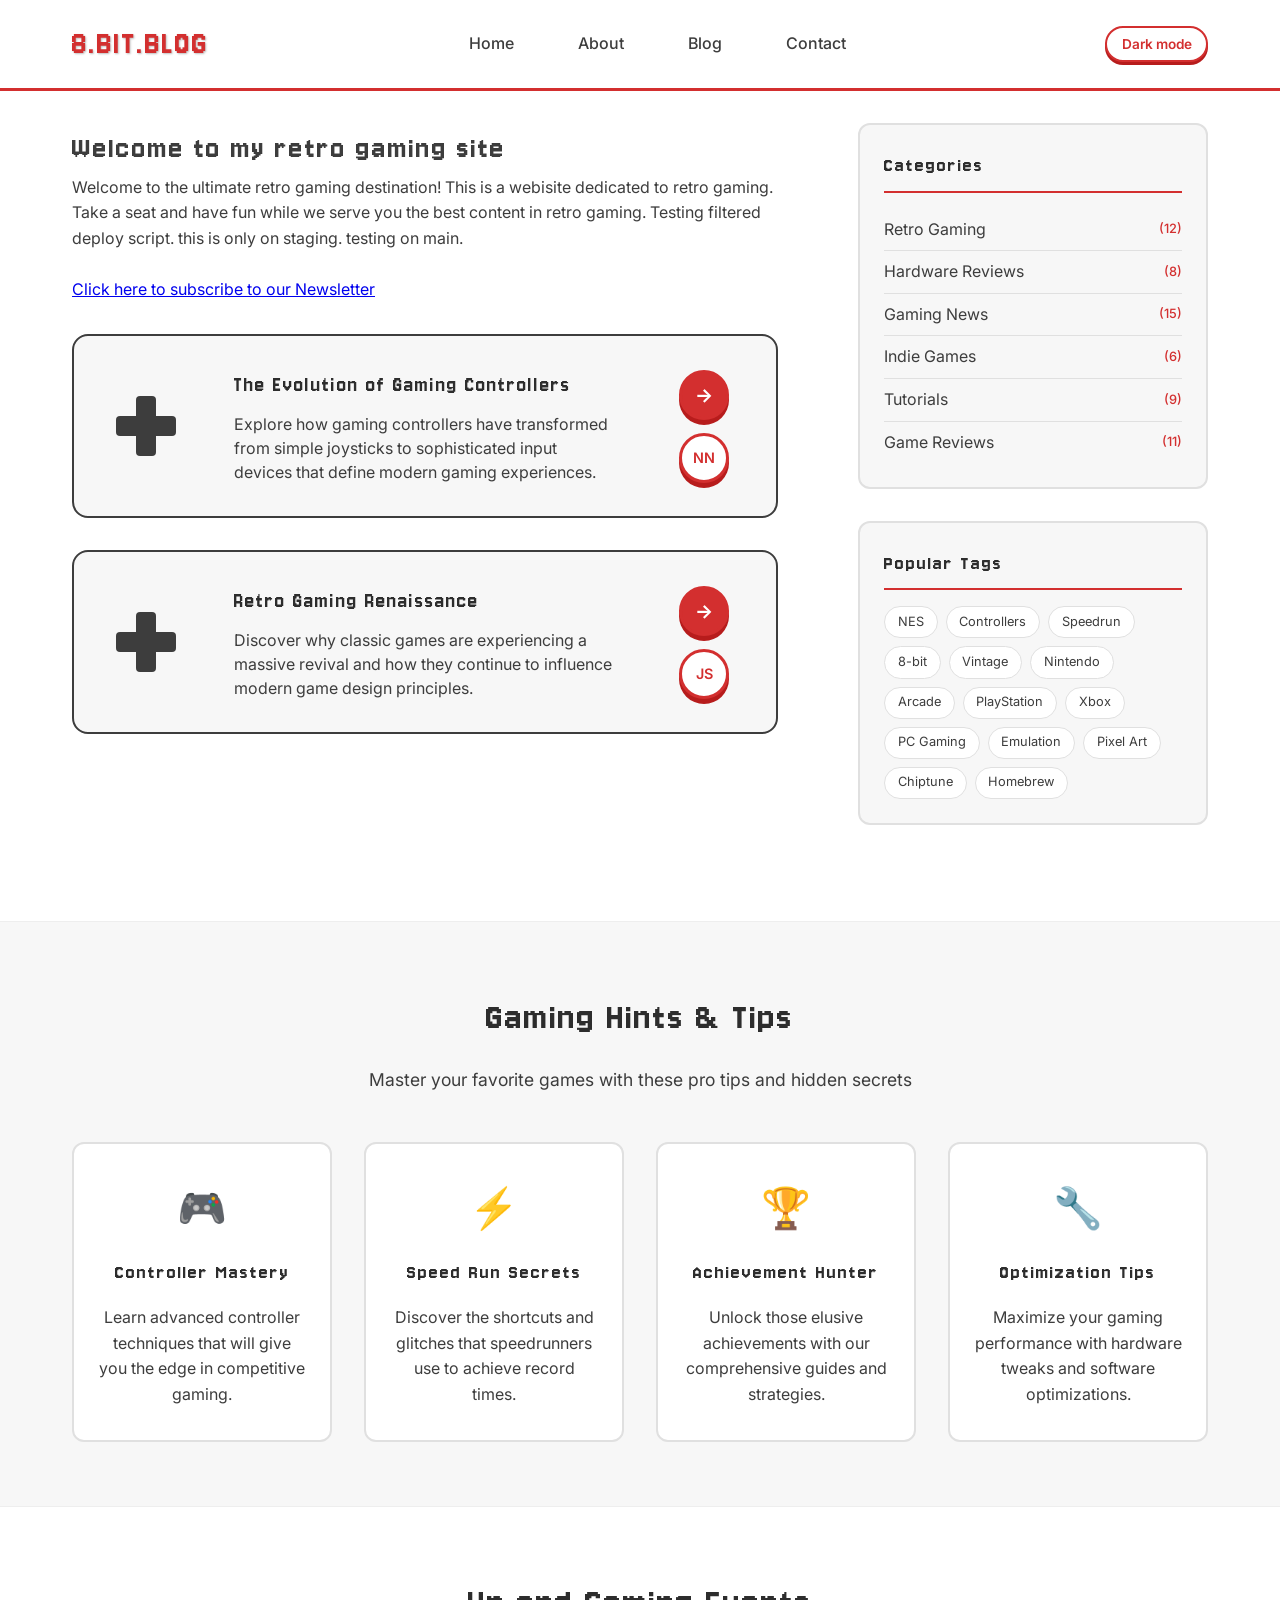
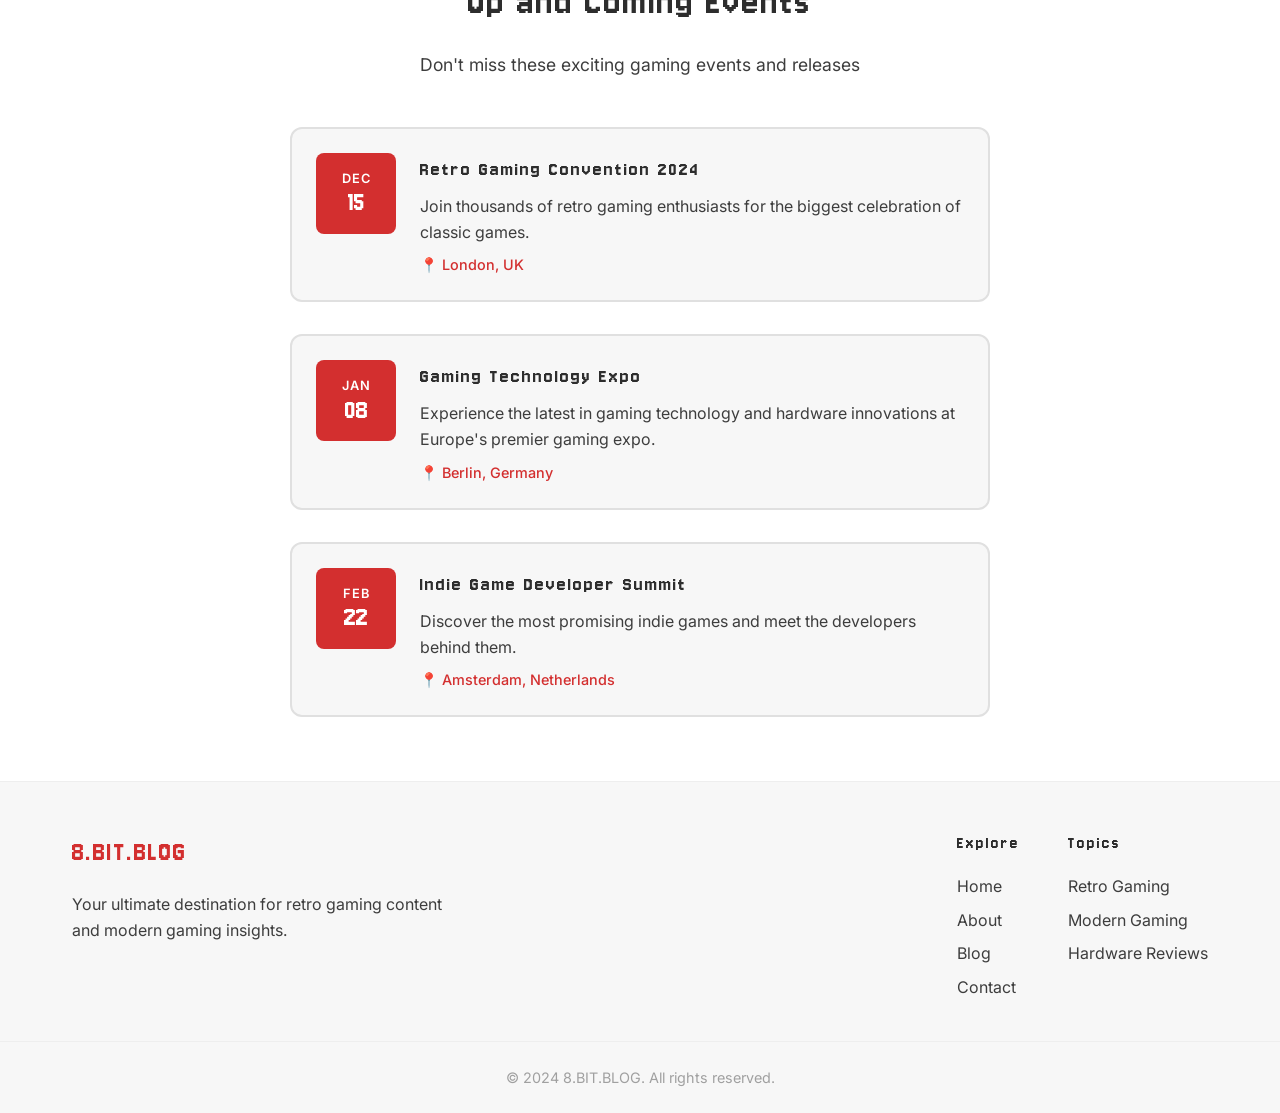
==== index.html @ 9d4722d0 "Merge branch 'main' into staging" ====
<html lang="en">
  <head>
    <meta charset="UTF-8" />
    <meta name="viewport" content="width=device-width, initial-scale=1.0" />
    <title>8.BIT.BLOG - Nostalgic Gaming Experience</title>
    <link rel="stylesheet" href="assets/styles.css" />
  </head>
  <body>
    <nav class="navbar">
      <div class="nav-container">
        <a href="index.html" class="nav-logo">8.BIT.BLOG</a>
        <ul class="nav-links">
          <li><a href="index.html">Home</a></li>
          <li><a href="about.html">About</a></li>
          <li><a href="blog.html">Blog</a></li>
          <li><a href="contact.html">Contact</a></li>
        </ul>
        <div class="nav-actions">
          <button
            class="theme-toggle"
            type="button"
            data-theme-toggle
            aria-pressed="false"
          >
            Dark mode
          </button>
        </div>
      </div>
    </nav>

    <div class="content">
      <div class="main-layout">
        <!-- Left Column - Blog Content -->
        <div class="blog-section">
          <h1>Welcome to my retro gaming site</h1>
          <p>
            Welcome to the ultimate retro gaming destination! This is a webisite
            dedicated to retro gaming. Take a seat and have fun while we serve
            you the best content in retro gaming. Testing filtered deploy
            script. this is only on staging. testing on main.
            <br /><br />
            <a href="about.html#subscribe-newsletter"
              >Click here to subscribe to our Newsletter</a
            >
          </p>

          <!-- NES Gamepad Card Template -->
          <div class="gamepad-card">
            <div class="card-left">
              <div class="dpad">
                <div class="dpad-vertical"></div>
                <div class="dpad-horizontal"></div>
              </div>
            </div>

            <div class="card-content">
              <h3>The Evolution of Gaming Controllers</h3>
              <p>
                Explore how gaming controllers have transformed from simple
                joysticks to sophisticated input devices that define modern
                gaming experiences.
              </p>
            </div>

            <div class="card-right">
              <div class="action-buttons">
                <button class="action-btn read-more" title="Read More">
                  <span class="arrow">→</span>
                </button>
                <button class="action-btn author-btn" title="Author">
                  <span class="initials">NN</span>
                </button>
              </div>
            </div>
          </div>

          <!-- Second Card -->
          <div class="gamepad-card">
            <div class="card-left">
              <div class="dpad">
                <div class="dpad-vertical"></div>
                <div class="dpad-horizontal"></div>
              </div>
            </div>

            <div class="card-content">
              <h3>Retro Gaming Renaissance</h3>
              <p>
                Discover why classic games are experiencing a massive revival
                and how they continue to influence modern game design
                principles.
              </p>
            </div>

            <div class="card-right">
              <div class="action-buttons">
                <button class="action-btn read-more" title="Read More">
                  <span class="arrow">→</span>
                </button>
                <button class="action-btn author-btn" title="Author">
                  <span class="initials">JS</span>
                </button>
              </div>
            </div>
          </div>
        </div>
        <!-- End of Left Column -->

        <!-- Right Column - Tags and Categories -->
        <div class="sidebar-section">
          <!-- Categories -->
          <div class="sidebar-widget">
            <h3>Categories</h3>
            <ul class="category-list">
              <li>
                <a href="#" class="category-item"
                  >Retro Gaming <span class="count">(12)</span></a
                >
              </li>
              <li>
                <a href="#" class="category-item"
                  >Hardware Reviews <span class="count">(8)</span></a
                >
              </li>
              <li>
                <a href="#" class="category-item"
                  >Gaming News <span class="count">(15)</span></a
                >
              </li>
              <li>
                <a href="#" class="category-item"
                  >Indie Games <span class="count">(6)</span></a
                >
              </li>
              <li>
                <a href="#" class="category-item"
                  >Tutorials <span class="count">(9)</span></a
                >
              </li>
              <li>
                <a href="#" class="category-item"
                  >Game Reviews <span class="count">(11)</span></a
                >
              </li>
            </ul>
          </div>

          <!-- Tags -->
          <div class="sidebar-widget">
            <h3>Popular Tags</h3>
            <div class="tag-cloud">
              <a href="#" class="tag">NES</a>
              <a href="#" class="tag">Controllers</a>
              <a href="#" class="tag">Speedrun</a>
              <a href="#" class="tag">8-bit</a>
              <a href="#" class="tag">Vintage</a>
              <a href="#" class="tag">Nintendo</a>
              <a href="#" class="tag">Arcade</a>
              <a href="#" class="tag">PlayStation</a>
              <a href="#" class="tag">Xbox</a>
              <a href="#" class="tag">PC Gaming</a>
              <a href="#" class="tag">Emulation</a>
              <a href="#" class="tag">Pixel Art</a>
              <a href="#" class="tag">Chiptune</a>
              <a href="#" class="tag">Homebrew</a>
            </div>
          </div>
        </div>
      </div>
    </div>

    <!-- Gaming Hints Section - Full Width -->
    <div class="hints-section">
      <div class="hints-container">
        <h2>Gaming Hints & Tips</h2>
        <p class="hints-subtitle">
          Master your favorite games with these pro tips and hidden secrets
        </p>

        <div class="hints-grid">
          <div class="hint-card">
            <div class="hint-icon">🎮</div>
            <h3>Controller Mastery</h3>
            <p>
              Learn advanced controller techniques that will give you the edge
              in competitive gaming.
            </p>
          </div>

          <div class="hint-card">
            <div class="hint-icon">⚡</div>
            <h3>Speed Run Secrets</h3>
            <p>
              Discover the shortcuts and glitches that speedrunners use to
              achieve record times.
            </p>
          </div>

          <div class="hint-card">
            <div class="hint-icon">🏆</div>
            <h3>Achievement Hunter</h3>
            <p>
              Unlock those elusive achievements with our comprehensive guides
              and strategies.
            </p>
          </div>

          <div class="hint-card">
            <div class="hint-icon">🔧</div>
            <h3>Optimization Tips</h3>
            <p>
              Maximize your gaming performance with hardware tweaks and software
              optimizations.
            </p>
          </div>
        </div>
      </div>
    </div>

    <!-- Up and Coming Events Section -->
    <div class="events-section">
      <div class="events-container">
        <h2>Up and Coming Events</h2>
        <p class="events-subtitle">
          Don't miss these exciting gaming events and releases
        </p>

        <div class="events-timeline">
          <div class="event-item">
            <div class="event-date">
              <span class="month">DEC</span>
              <span class="day">15</span>
            </div>
            <div class="event-content">
              <h3>Retro Gaming Convention 2024</h3>
              <p>
                Join thousands of retro gaming enthusiasts for the biggest
                celebration of classic games.
              </p>
              <span class="event-location">📍 London, UK</span>
            </div>
          </div>

          <div class="event-item">
            <div class="event-date">
              <span class="month">JAN</span>
              <span class="day">08</span>
            </div>
            <div class="event-content">
              <h3>Gaming Technology Expo</h3>
              <p>
                Experience the latest in gaming technology and hardware
                innovations at Europe's premier gaming expo.
              </p>
              <span class="event-location">📍 Berlin, Germany</span>
            </div>
          </div>

          <div class="event-item">
            <div class="event-date">
              <span class="month">FEB</span>
              <span class="day">22</span>
            </div>
            <div class="event-content">
              <h3>Indie Game Developer Summit</h3>
              <p>
                Discover the most promising indie games and meet the developers
                behind them.
              </p>
              <span class="event-location">📍 Amsterdam, Netherlands</span>
            </div>
          </div>
        </div>
      </div>
    </div>

    <footer class="footer">
      <div class="footer-container">
        <div class="footer-brand">
          <h3>8.BIT.BLOG</h3>
          <p>
            Your ultimate destination for retro gaming content and modern gaming
            insights.
          </p>
        </div>

        <div class="footer-links">
          <div class="footer-section">
            <h4>Explore</h4>
            <ul>
              <li><a href="index.html">Home</a></li>
              <li><a href="about.html">About</a></li>
              <li><a href="blog.html">Blog</a></li>
              <li><a href="contact.html">Contact</a></li>
            </ul>
          </div>

          <div class="footer-section">
            <h4>Topics</h4>
            <ul>
              <li><a href="#">Retro Gaming</a></li>
              <li><a href="#">Modern Gaming</a></li>
              <li><a href="#">Hardware Reviews</a></li>
            </ul>
          </div>
        </div>
      </div>

      <div class="footer-bottom">
        <p>&copy; 2024 8.BIT.BLOG. All rights reserved.</p>
      </div>
    </footer>
    <script src="assets/script.js"></script>
  </body>
</html>
---- assets/styles.css ----
/* Import fonts from Google Fonts */
@import url("https://fonts.googleapis.com/css2?family=Jersey+10&family=Inter:wght@300;400;500;600&display=swap");

/* Retro Gaming Color Scheme - Inspired by classic NES gamepad */
:root {
  --retro-dark: #2d2d2d;
  --retro-grey: #3d3d3d;
  --retro-light: #f7f7f7;
  --retro-red: #d32f2f;
  --retro-white: #ffffff;
  --retro-shadow: rgba(42, 42, 42, 0.3);
  --retro-border: #e0e0e0;
  --retro-border-soft: #eee;
  --retro-muted: #a0a0a0;
  --retro-letter-spacing: 2px;
}

/* Dark theme overrides */
[data-theme="dark"] {
  --retro-dark: #f0f0f0;
  --retro-grey: #c8c8c8;
  --retro-light: #1d1d1d;
  --retro-red: #ff4d4d;
  --retro-white: #141414;
  --retro-shadow: rgba(0, 0, 0, 0.55);
  --retro-border: #2a2a2a;
  --retro-border-soft: #242424;
  --retro-muted: #8b8b8b;
}

/* Global styles */
* {
  margin: 0;
  padding: 0;
  box-sizing: border-box;
}
body {
  font-family: "Inter", sans-serif;
  background: var(--retro-white);
  min-height: 100vh;
  color: var(--retro-grey);
  line-height: 1.6;
}
/* Headings */
h1,
h2,
h3,
h4,
h5,
h6 {
  font-weight: normal;
  font-family: "Jersey 10", cursive;
  letter-spacing: var(--retro-letter-spacing);
}

/* Navbar styling */
.navbar {
  background: var(--retro-white);
  border-bottom: 3px solid var(--retro-red);
}

.nav-container {
  max-width: 1200px;
  margin: 0 auto;
  display: flex;
  justify-content: space-between;
  align-items: center;
  padding: 1rem 2rem;
}

.nav-logo {
  font-size: 2.2rem;
  color: var(--retro-red);
  text-decoration: none;
  text-shadow: 1px 1px 2px var(--retro-shadow);
  font-weight: normal;
  font-family: "Jersey 10", cursive;
  letter-spacing: var(--retro-letter-spacing);
}

.nav-links {
  display: flex;
  list-style: none;
  gap: 2rem;
}

.nav-links a {
  color: var(--retro-grey);
  text-decoration: none;
  font-family: "Inter", sans-serif;
  font-weight: 500;
  padding: 0.5rem 1rem;
  transition: all 0.1s ease;
}

.nav-links a:hover {
  color: var(--retro-red);
}

.nav-actions {
  display: flex;
  align-items: center;
  gap: 1rem;
}

.theme-toggle {
  border: 2px solid var(--retro-red);
  background: var(--retro-white);
  color: var(--retro-red);
  font-family: "Inter", sans-serif;
  font-weight: 600;
  font-size: 0.85rem;
  padding: 0.5rem 0.9rem;
  border-radius: 999px;
  cursor: pointer;
  transition: all 0.2s ease;
  box-shadow: 0 3px 0 #b71c1c;
}

.theme-toggle:hover {
  background: var(--retro-red);
  color: var(--retro-white);
}

.theme-toggle:active {
  transform: translateY(2px);
  box-shadow: 0 1px 0 #b71c1c;
}

/* Main title styling */
.main-title {
  text-align: center;
  padding: 3rem 2rem;
  background: rgba(255, 255, 255, 0.1);
  margin: 2rem auto;
  max-width: 800px;
  border-radius: 12px;
  border: 3px solid var(--retro-dark);
  box-shadow: 0 8px 16px var(--retro-shadow);
}

.main-title h1 {
  font-size: 3.5rem;
  color: var(--retro-white);
  text-shadow: 3px 3px 0px var(--retro-red);
  margin-bottom: 1rem;
  font-family: "Jersey 10", cursive;
  letter-spacing: 2px;
}

.main-title .subtitle {
  font-size: 1.2rem;
  color: var(--retro-light);
  font-weight: 500;
  text-transform: uppercase;
  letter-spacing: 1px;
}

/* Content area styling */
.content {
  max-width: 1200px;
  margin: 0 auto;
  padding: 2rem;
}

.content p {
  font-family: "Inter", sans-serif;
  font-weight: 400;
  margin-bottom: 1rem;
}

/* Main Layout - Two Column */
.main-layout {
  display: grid;
  grid-template-columns: 1fr 350px;
  gap: 5rem;
  align-items: start;
}

.blog-section {
  min-width: 0; /* Prevents grid overflow */
}

/* Sidebar Section */
.sidebar-section {
  display: flex;
  flex-direction: column;
  gap: 2rem;
}

.sidebar-widget {
  background: var(--retro-light);
  border: 2px solid var(--retro-border);
  border-radius: 12px;
  padding: 1.5rem;
}

.sidebar-widget h3 {
  color: var(--retro-dark);
  margin-bottom: 1rem;
  font-size: 1.3rem;
  border-bottom: 2px solid var(--retro-red);
  padding-bottom: 0.5rem;
}

/* Categories */
.category-list {
  list-style: none;
  padding: 0;
  margin: 0;
}

.category-list li {
  border-bottom: 1px solid var(--retro-border);
  padding: 0.5rem 0;
}

.category-list li:last-child {
  border-bottom: none;
}

.category-item {
  font-family: 'Inter', sans-serif;
  color: var(--retro-grey);
  text-decoration: none;
  display: flex;
  justify-content: space-between;
  align-items: center;
  transition: color 0.2s ease;
}

.category-item:hover {
  color: var(--retro-red);
}

.count {
  font-size: 0.8rem;
  color: var(--retro-red);
  font-weight: 500;
}

/* Tag Cloud */
.tag-cloud {
  display: flex;
  flex-wrap: wrap;
  gap: 0.5rem;
}

.tag {
  font-family: 'Inter', sans-serif;
  background: var(--retro-white);
  color: var(--retro-grey);
  padding: 0.3rem 0.8rem;
  border-radius: 20px;
  text-decoration: none;
  font-size: 0.8rem;
  border: 1px solid var(--retro-border);
  transition: all 0.2s ease;
}

.tag:hover {
  background: var(--retro-red);
  color: var(--retro-white);
  border-color: var(--retro-red);
}


/* About Page Specific Styles */
.about-topics {
  margin: 2rem 0;
}

.topic-item {
  background: var(--retro-light);
  border: 2px solid var(--retro-border);
  border-radius: 12px;
  padding: 1.5rem;
  margin-bottom: 1rem;
  transition: all 0.3s ease;
}

.topic-item:hover {
  border-color: var(--retro-red);
  transform: translateY(-2px);
  box-shadow: 0 4px 12px rgba(0, 0, 0, 0.1);
}

.topic-item h3 {
  color: var(--retro-dark);
  margin-bottom: 0.5rem;
  font-size: 1.2rem;
}

.topic-item p {
  font-family: 'Inter', sans-serif;
  color: var(--retro-grey);
  line-height: 1.6;
  margin: 0;
}

/* Contact Form Styles */
.contact-form-section {
  margin: 2rem 0;
  background: var(--retro-light);
  border: 2px solid var(--retro-border);
  border-radius: 12px;
  padding: 2rem;
}

.contact-form-section h2 {
  margin-bottom: 1.5rem;
  color: var(--retro-dark);
}

.contact-form {
  display: flex;
  flex-direction: column;
  gap: 1.5rem;
}

.form-row {
  display: grid;
  grid-template-columns: 1fr 1fr;
  gap: 1rem;
}

.form-group {
  display: flex;
  flex-direction: column;
}

.form-group label {
  font-family: 'Inter', sans-serif;
  color: var(--retro-dark);
  font-weight: 500;
  margin-bottom: 0.5rem;
  font-size: 0.9rem;
}

.form-group input,
.form-group select,
.form-group textarea {
  font-family: 'Inter', sans-serif;
  padding: 0.8rem;
  border: 2px solid var(--retro-border);
  border-radius: 6px;
  font-size: 0.9rem;
  transition: border-color 0.2s ease;
  background: var(--retro-white);
  color: var(--retro-grey);
}

.form-group input:focus,
.form-group select:focus,
.form-group textarea:focus {
  outline: none;
  border-color: var(--retro-red);
}

.form-group textarea {
  resize: vertical;
  min-height: 120px;
}

.checkbox-group {
  flex-direction: row;
  align-items: center;
  gap: 0.5rem;
}

.checkbox-label {
  display: flex;
  align-items: center;
  gap: 0.5rem;
  cursor: pointer;
  font-size: 0.9rem;
}

.checkbox-label input[type="checkbox"] {
  width: 18px;
  height: 18px;
  margin: 0;
}

.contact-submit-btn {
  background: var(--retro-red);
  color: var(--retro-white);
  padding: 1rem 2rem;
  border: none;
  border-radius: 6px;
  font-family: 'Inter', sans-serif;
  font-weight: 600;
  font-size: 1rem;
  cursor: pointer;
  transition: all 0.2s ease;
  align-self: flex-start;
  box-shadow: 0 4px 0 #b71c1c;
}

.contact-submit-btn:hover {
  transform: translateY(-2px);
  box-shadow: 0 6px 0 #b71c1c;
}

.contact-submit-btn:active {
  transform: translateY(2px);
  box-shadow: 0 2px 0 #b71c1c;
}

.contact-link {
  color: var(--retro-red);
  text-decoration: none;
  font-weight: 500;
  font-family: 'Inter', sans-serif;
  font-size: 0.9rem;
  margin-top: 0.5rem;
  display: inline-block;
}

.contact-link:hover {
  text-decoration: underline;
}

/* NES Gamepad Card Styling */
.gamepad-card {
  display: flex;
  align-items: center;
  background: var(--retro-light);
  border: 2px solid var(--retro-grey);
  border-radius: 16px;
  padding: 2rem;
  margin: 2rem 0;
  gap: 2rem;
  max-width: 800px;
}

/* Left side - D-Pad */
.card-left {
  flex: 0 0 80px;
  display: flex;
  justify-content: center;
  align-items: center;
}

.dpad {
  position: relative;
  width: 60px;
  height: 60px;
}

.dpad-horizontal,
.dpad-vertical {
  background: var(--retro-grey);
  position: absolute;
  border-radius: 4px;
}

.dpad-horizontal {
  width: 60px;
  height: 20px;
  top: 50%;
  left: 0;
  transform: translateY(-50%);
}

.dpad-vertical {
  width: 20px;
  height: 60px;
  left: 50%;
  top: 0;
  transform: translateX(-50%);
}

/* Center content */
.card-content {
  flex: 1;
  padding: 0 1rem;
}

.card-content h3 {
  color: var(--retro-dark);
  margin-bottom: 0.5rem;
  font-size: 1.4rem;
}

.card-content p {
  color: var(--retro-grey);
  margin: 0;
  line-height: 1.5;
}

/* Right side - Action buttons */
.card-right {
  flex: 0 0 80px;
  display: flex;
  justify-content: center;
  align-items: center;
}

.action-buttons {
  display: flex;
  flex-direction: column;
  gap: 0.8rem;
}

.action-btn {
  width: 50px;
  height: 50px;
  border-radius: 50%;
  border: 3px solid var(--retro-red);
  background: var(--retro-red);
  color: var(--retro-white);
  font-family: "Inter", sans-serif;
  font-weight: 600;
  cursor: pointer;
  transition: all 0.2s ease;
  display: flex;
  align-items: center;
  justify-content: center;
  box-shadow: 0 5px 0 #b71c1c;
}

.action-btn:active {
  transform: translateY(3px);
  box-shadow: 0 2px 0 #b71c1c;
}

.action-btn .arrow {
  font-size: 1.2rem;
  font-weight: bold;
}

.action-btn .initials {
  font-size: 0.9rem;
  font-weight: 600;
}

/* Author button styling */
.author-btn {
  background: var(--retro-white);
  color: var(--retro-red);
  border: 3px solid var(--retro-red);
  box-shadow: 0 5px 0 #b71c1c;
}

.author-btn:hover {
  background: var(--retro-red);
  color: var(--retro-white);
}

/* Gaming Hints Section */
.hints-section {
  background: var(--retro-light);
  border-top: 1px solid var(--retro-border-soft);
  border-bottom: 1px solid var(--retro-border-soft);
  margin-top: 4rem;
  padding: 4rem 0;
}

.hints-container {
  max-width: 1200px;
  margin: 0 auto;
  padding: 0 2rem;
  text-align: center;
}

.hints-section h2 {
  color: var(--retro-dark);
  font-size: 2.5rem;
  margin-bottom: 1rem;
}

.hints-subtitle {
  font-family: "Inter", sans-serif;
  color: var(--retro-grey);
  font-size: 1.1rem;
  margin-bottom: 3rem;
  max-width: 600px;
  margin-left: auto;
  margin-right: auto;
}

.hints-grid {
  display: grid;
  grid-template-columns: repeat(auto-fit, minmax(250px, 1fr));
  gap: 2rem;
  margin-top: 3rem;
}

.hint-card {
  background: var(--retro-white);
  border: 2px solid var(--retro-border);
  border-radius: 12px;
  padding: 2rem 1.5rem;
  text-align: center;
  transition: all 0.3s ease;
  cursor: pointer;
}

.hint-card:hover {
  border-color: var(--retro-red);
  transform: translateY(-4px);
  box-shadow: 0 8px 24px rgba(0, 0, 0, 0.1);
}

.hint-icon {
  font-size: 2.5rem;
  margin-bottom: 1rem;
  display: block;
}

.hint-card h3 {
  color: var(--retro-dark);
  margin-bottom: 1rem;
  font-size: 1.3rem;
}

.hint-card p {
  font-family: "Inter", sans-serif;
  color: var(--retro-grey);
  line-height: 1.6;
  margin: 0;
}

/* Events Section */
.events-section {
  background: var(--retro-white);
  padding: 4rem 0;
}

.events-container {
  max-width: 1200px;
  margin: 0 auto;
  padding: 0 2rem;
  text-align: center;
}

.events-section h2 {
  color: var(--retro-dark);
  font-size: 2.5rem;
  margin-bottom: 1rem;
}

.events-subtitle {
  font-family: 'Inter', sans-serif;
  color: var(--retro-grey);
  font-size: 1.1rem;
  margin-bottom: 3rem;
  max-width: 600px;
  margin-left: auto;
  margin-right: auto;
}

.events-timeline {
  display: flex;
  flex-direction: column;
  gap: 2rem;
  max-width: 700px;
  margin: 0 auto;
  text-align: left;
}

.event-item {
  display: flex;
  gap: 1.5rem;
  align-items: flex-start;
  padding: 1.5rem;
  background: var(--retro-light);
  border-radius: 12px;
  border: 2px solid var(--retro-border);
  transition: all 0.3s ease;
}

.event-item:hover {
  border-color: var(--retro-red);
  transform: translateY(-2px);
  box-shadow: 0 8px 24px rgba(0, 0, 0, 0.1);
}

.event-date {
  flex: 0 0 80px;
  text-align: center;
  background: var(--retro-red);
  color: var(--retro-white);
  border-radius: 8px;
  padding: 1rem 0.5rem;
  display: flex;
  flex-direction: column;
  justify-content: center;
}

.event-date .month {
  font-family: 'Inter', sans-serif;
  font-size: 0.8rem;
  font-weight: 600;
  text-transform: uppercase;
  letter-spacing: 1px;
}

.event-date .day {
  font-family: 'Jersey 10', cursive;
  font-size: 1.8rem;
  font-weight: normal;
  line-height: 1;
}

.event-content {
  flex: 1;
}

.event-content h3 {
  color: var(--retro-dark);
  margin-bottom: 0.5rem;
  font-size: 1.3rem;
}

.event-content p {
  font-family: 'Inter', sans-serif;
  color: var(--retro-grey);
  line-height: 1.6;
  margin-bottom: 0.5rem;
}

.event-location {
  font-family: 'Inter', sans-serif;
  color: var(--retro-red);
  font-size: 0.9rem;
  font-weight: 500;
}

/* Footer Styling */
.footer {
  border-top: 1px solid var(--retro-border-soft);
  background: var(--retro-light);
  color: var(--retro-dark);
  margin-top: 0;
}

.footer-container {
  max-width: 1200px;
  margin: 0 auto;
  padding: 3rem 2rem 2rem;
  display: grid;
  grid-template-columns: 1fr 1fr;
  gap: 3rem;
  align-items: start;
}

.footer-brand h3 {
  color: var(--retro-red);
  margin-bottom: 1rem;
  font-size: 1.8rem;
}

.footer-brand p {
  font-family: "Inter", sans-serif;
  color: var(--retro-grey);
  line-height: 1.6;
  max-width: 400px;
}

.footer-links {
  display: flex;
  gap: 3rem;
  justify-content: flex-end;
}

.footer-section h4 {
  color: var(--retro-dark);
  margin-bottom: 1rem;
  font-size: 1.1rem;
}

.footer-section ul {
  list-style: none;
  padding: 0;
}

.footer-section li {
  margin-bottom: 0.5rem;
}

.footer-section a {
  color: var(--retro-grey);
  text-decoration: none;
  font-family: "Inter", sans-serif;
  font-weight: 400;
  transition: color 0.2s ease;
}

.footer-section a:hover {
  color: var(--retro-red);
}

.footer-bottom {
  border-top: 1px solid var(--retro-border-soft);
  padding: 1.5rem 2rem;
  text-align: center;
}

.footer-bottom p {
  font-family: "Inter", sans-serif;
  color: var(--retro-muted);
  margin: 0;
  font-size: 0.9rem;
}

/* Responsive design */
@media (max-width: 768px) {
  .nav-container {
    flex-direction: column;
    gap: 1rem;
  }

  .nav-links {
    gap: 1rem;
  }

  .nav-actions {
    width: 100%;
    justify-content: center;
  }

  .main-title h1 {
    font-size: 2.5rem;
  }

  .navbar {
    padding: 1rem;
  }

  /* Responsive main layout */
  .main-layout {
    grid-template-columns: 1fr;
    gap: 2rem;
  }

  .sidebar-section {
    order: -1; /* Move sidebar above blog content on mobile */
  }

  .sidebar-widget {
    padding: 1rem;
  }

  .tag-cloud {
    gap: 0.3rem;
  }

  .tag {
    font-size: 0.75rem;
    padding: 0.25rem 0.6rem;
  }

  /* Responsive contact form */
  .contact-form-section {
    padding: 1.5rem;
  }

  .form-row {
    grid-template-columns: 1fr;
    gap: 0;
  }

  /* Responsive gamepad card */
  .gamepad-card {
    flex-direction: column;
    text-align: center;
    padding: 1.5rem;
    gap: 1.5rem;
  }

  .card-left,
  .card-right {
    flex: none;
  }

  .action-buttons {
    flex-direction: row;
    justify-content: center;
    gap: 1rem;
  }

  .dpad {
    width: 50px;
    height: 50px;
  }

  .dpad-horizontal {
    width: 50px;
    height: 16px;
  }

  .dpad-vertical {
    width: 16px;
    height: 50px;
  }

  /* Responsive hints section */
  .hints-section {
    padding: 3rem 0;
  }

  .hints-container {
    padding: 0 1rem;
  }

  .hints-section h2 {
    font-size: 2rem;
  }

  .hints-grid {
    grid-template-columns: 1fr;
    gap: 1.5rem;
  }

  .hint-card {
    padding: 1.5rem;
  }

  /* Responsive events section */
  .events-section {
    padding: 3rem 0;
  }

  .events-container {
    padding: 0 1rem;
  }

  .events-section h2 {
    font-size: 2rem;
  }

  .events-timeline {
    max-width: 100%;
  }

  .event-item {
    padding: 1.2rem;
    gap: 1rem;
  }

  .event-date {
    flex: 0 0 70px;
    padding: 0.8rem 0.5rem;
  }

  .event-date .day {
    font-size: 1.5rem;
  }

  /* Responsive footer */
  .footer-container {
    grid-template-columns: 1fr;
    gap: 2rem;
    padding: 2rem 1rem 1.5rem;
  }

  .footer-links {
    justify-content: flex-start;
    gap: 2rem;
  }

  .footer-bottom {
    padding: 1rem;
  }
}
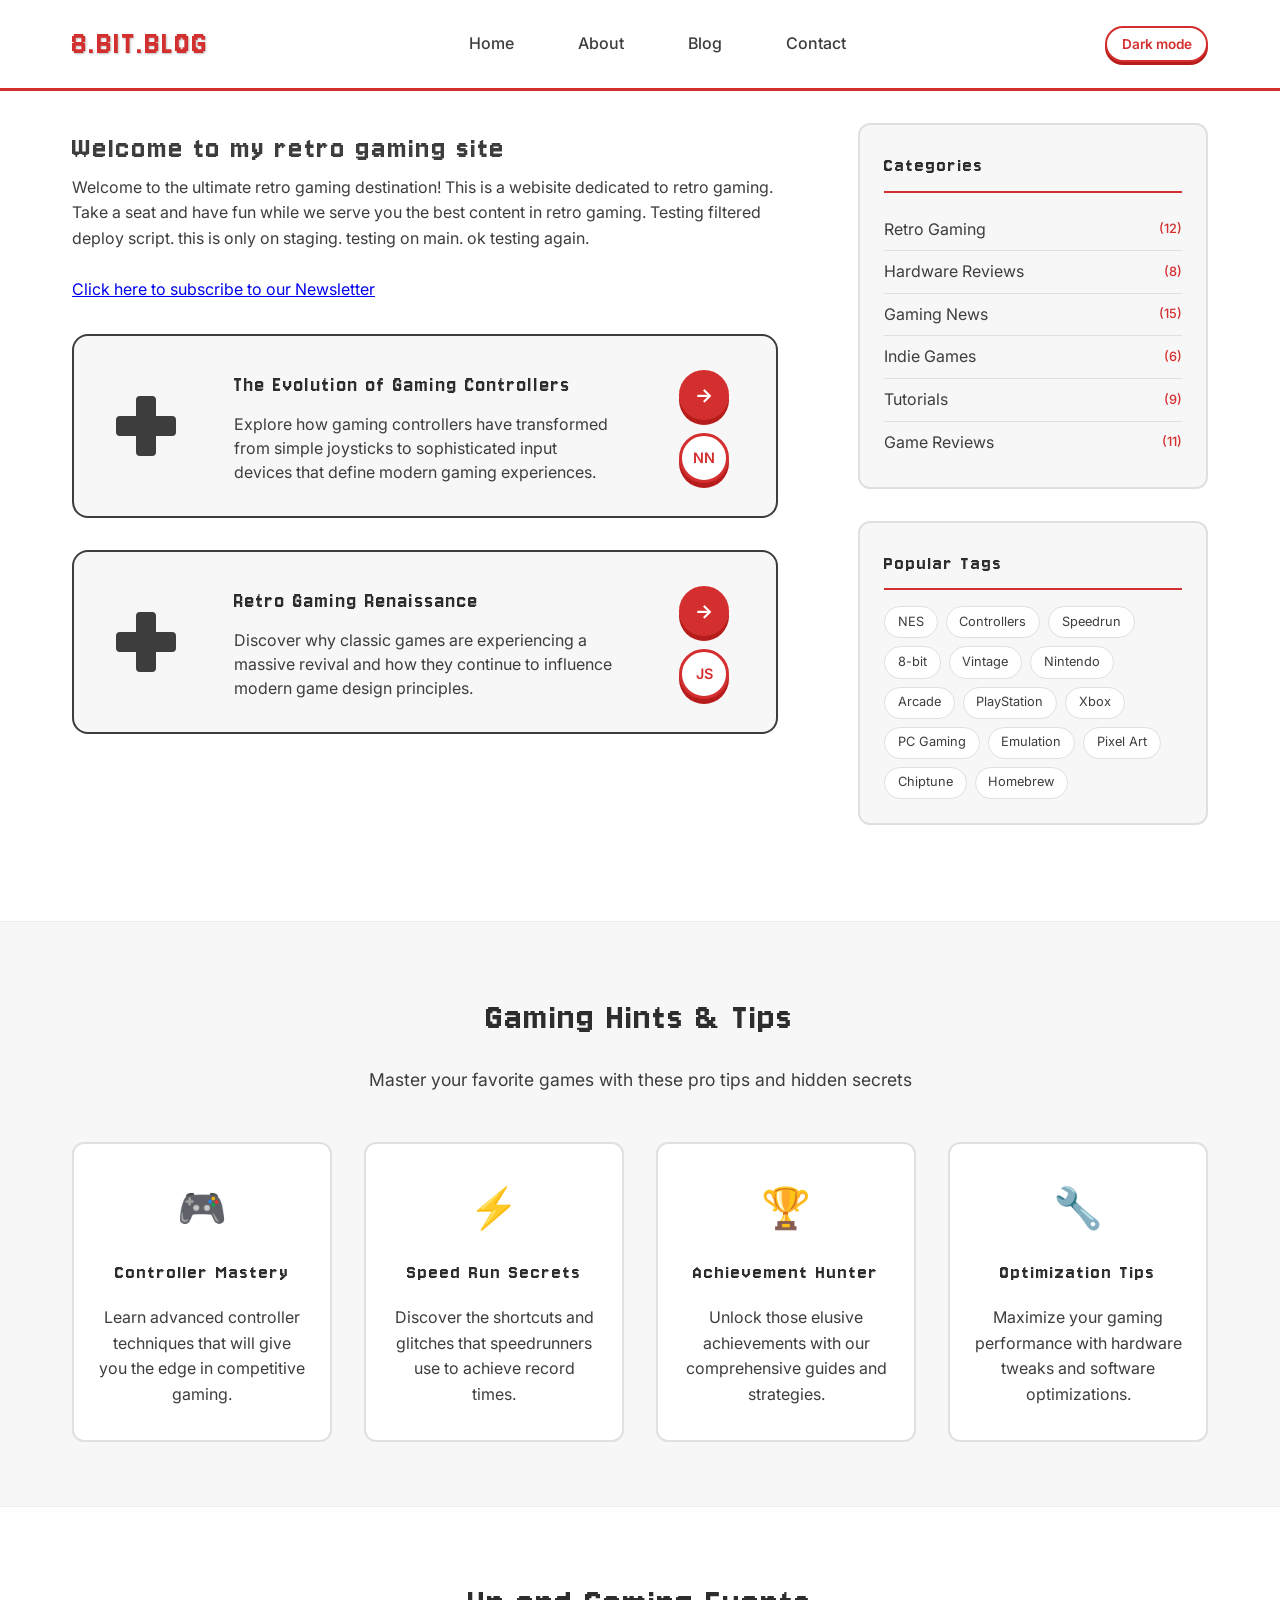
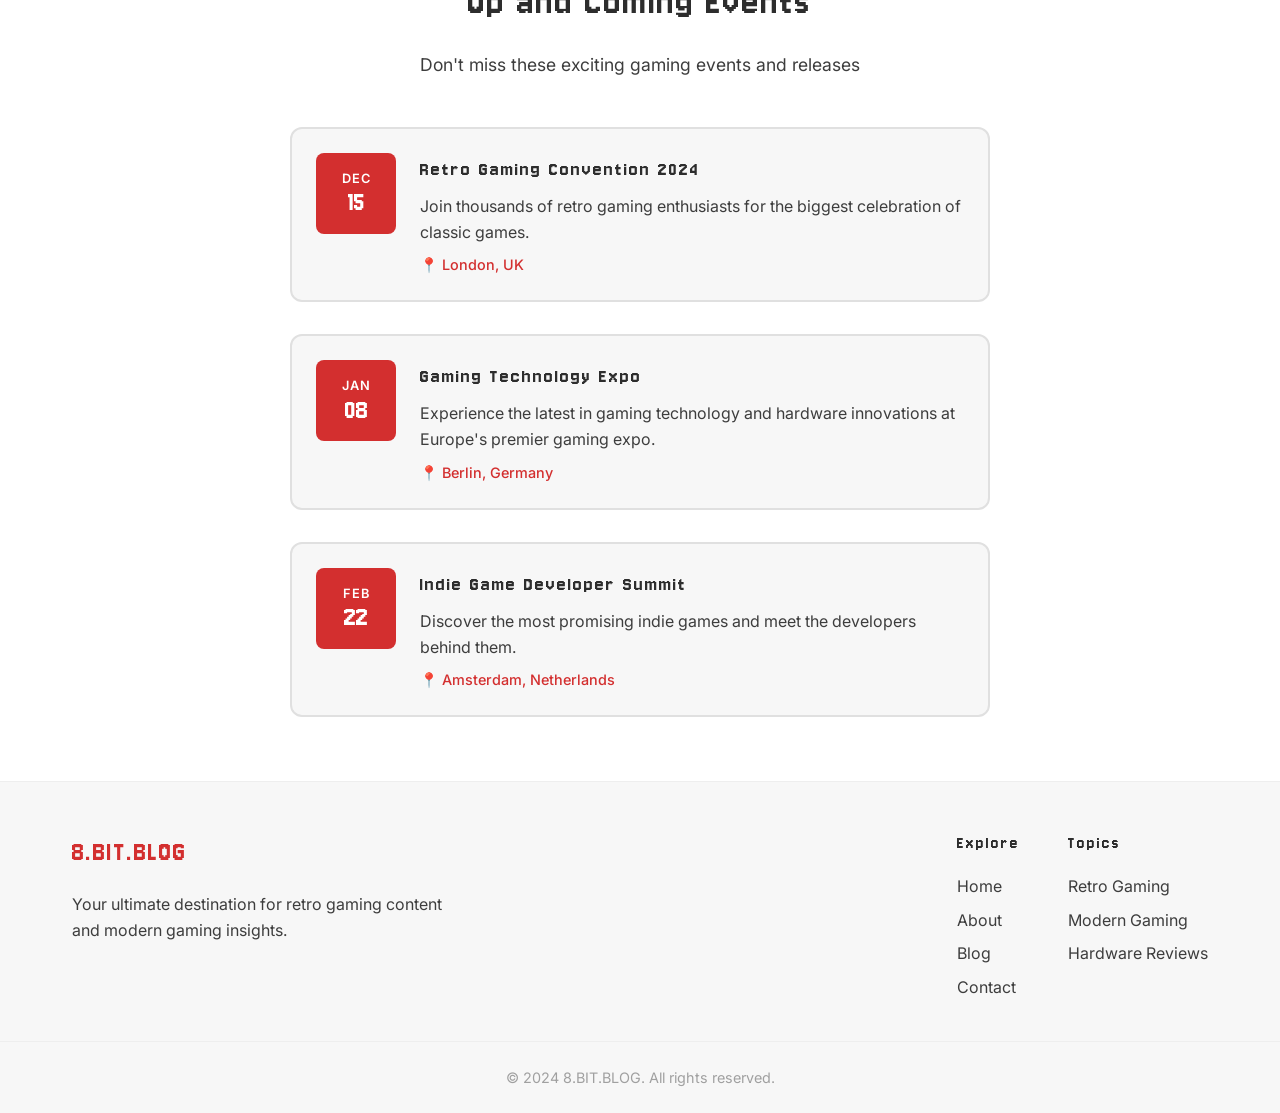
==== commit aa9b553a: "testing on staging" ====
--- a/index.html
+++ b/index.html
@@ -37,7 +37,7 @@
             Welcome to the ultimate retro gaming destination! This is a webisite
             dedicated to retro gaming. Take a seat and have fun while we serve
             you the best content in retro gaming. Testing filtered deploy
-            script. this is only on staging. testing on main.
+            script. this is only on staging. testing on main. ok testing again.
             <br /><br />
             <a href="about.html#subscribe-newsletter"
               >Click here to subscribe to our Newsletter</a
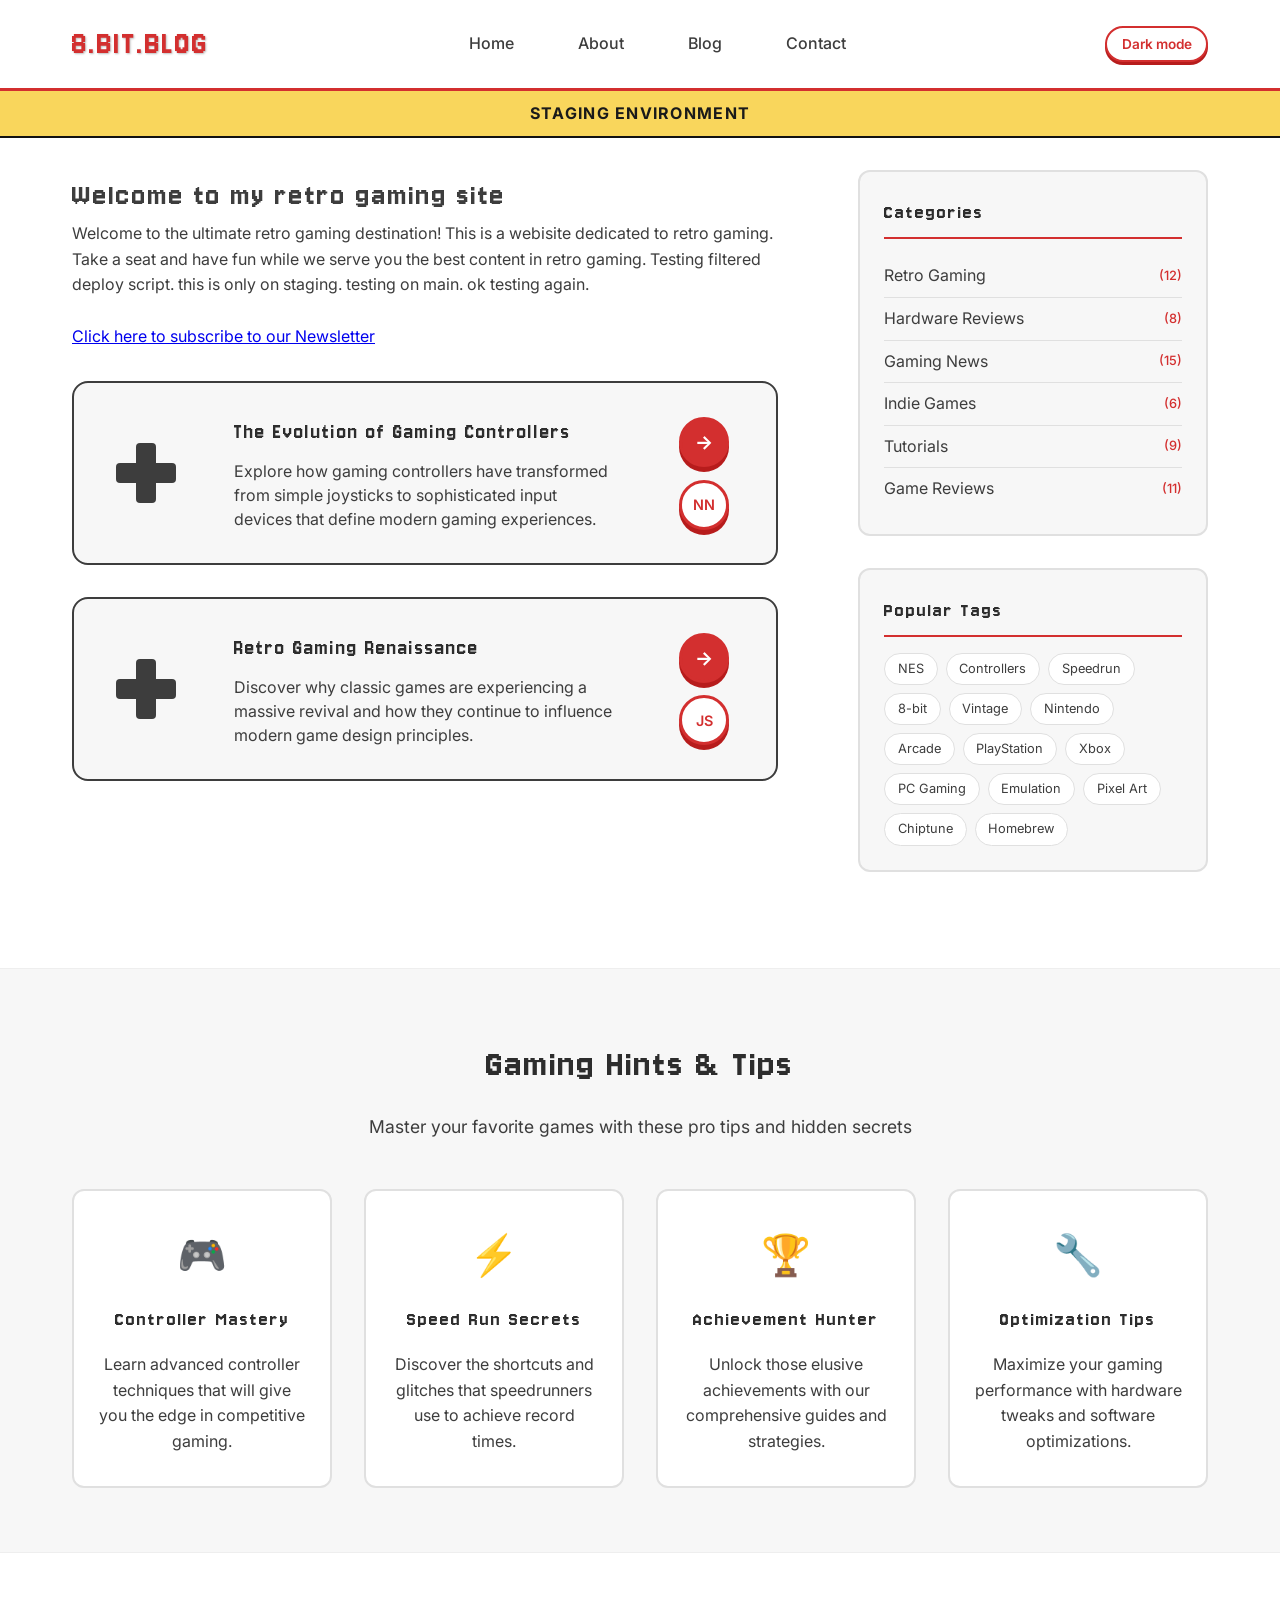
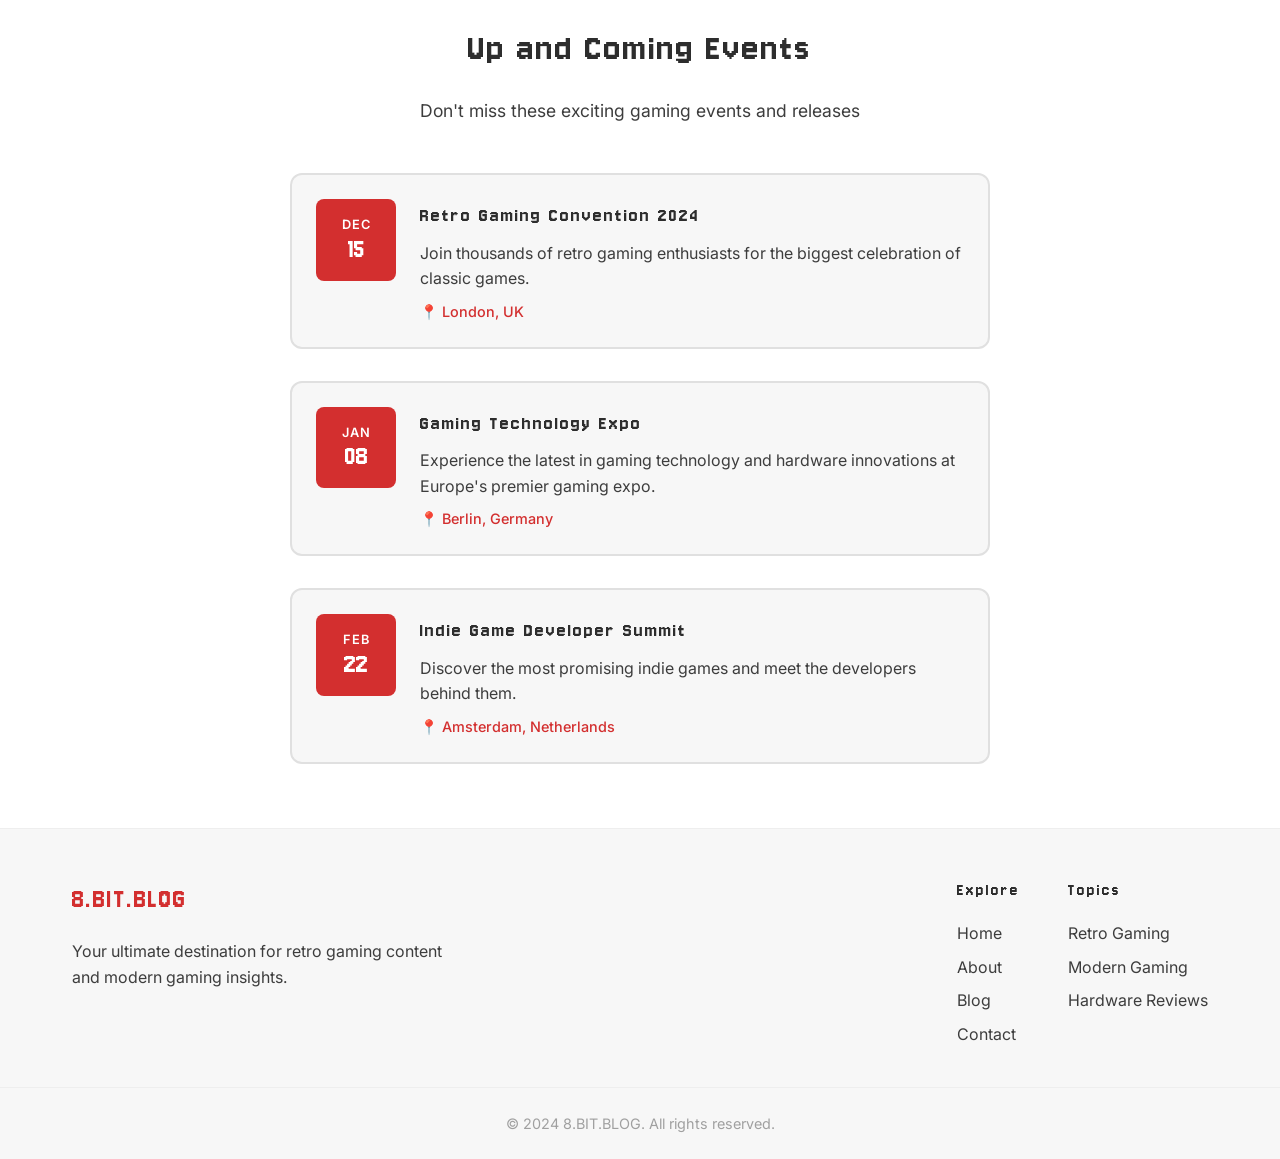
==== commit 1a9e1a2c: "staging banner added" ====
--- a/index.html
+++ b/index.html
@@ -28,6 +28,10 @@
       </div>
     </nav>
 
+    <div class="staging-banner" role="status" aria-live="polite">
+      Staging Environment
+    </div>
+
     <div class="content">
       <div class="main-layout">
         <!-- Left Column - Blog Content -->
--- a/assets/styles.css
+++ b/assets/styles.css
@@ -13,6 +13,9 @@
   --retro-border-soft: #eee;
   --retro-muted: #a0a0a0;
   --retro-letter-spacing: 2px;
+  --staging-banner-bg: #f9d65c;
+  --staging-banner-text: #1a1a1a;
+  --staging-banner-border: #111;
 }
 
 /* Dark theme overrides */
@@ -26,6 +29,9 @@
   --retro-border: #2a2a2a;
   --retro-border-soft: #242424;
   --retro-muted: #8b8b8b;
+  --staging-banner-bg: #3b2f00;
+  --staging-banner-text: #f9d65c;
+  --staging-banner-border: #f9d65c;
 }
 
 /* Global styles */
@@ -57,6 +63,17 @@
 .navbar {
   background: var(--retro-white);
   border-bottom: 3px solid var(--retro-red);
+}
+
+.staging-banner {
+  background: var(--staging-banner-bg);
+  color: var(--staging-banner-text);
+  text-align: center;
+  font-weight: 700;
+  letter-spacing: 0.08em;
+  text-transform: uppercase;
+  padding: 0.6rem 1rem;
+  border-bottom: 2px solid var(--staging-banner-border);
 }
 
 .nav-container {
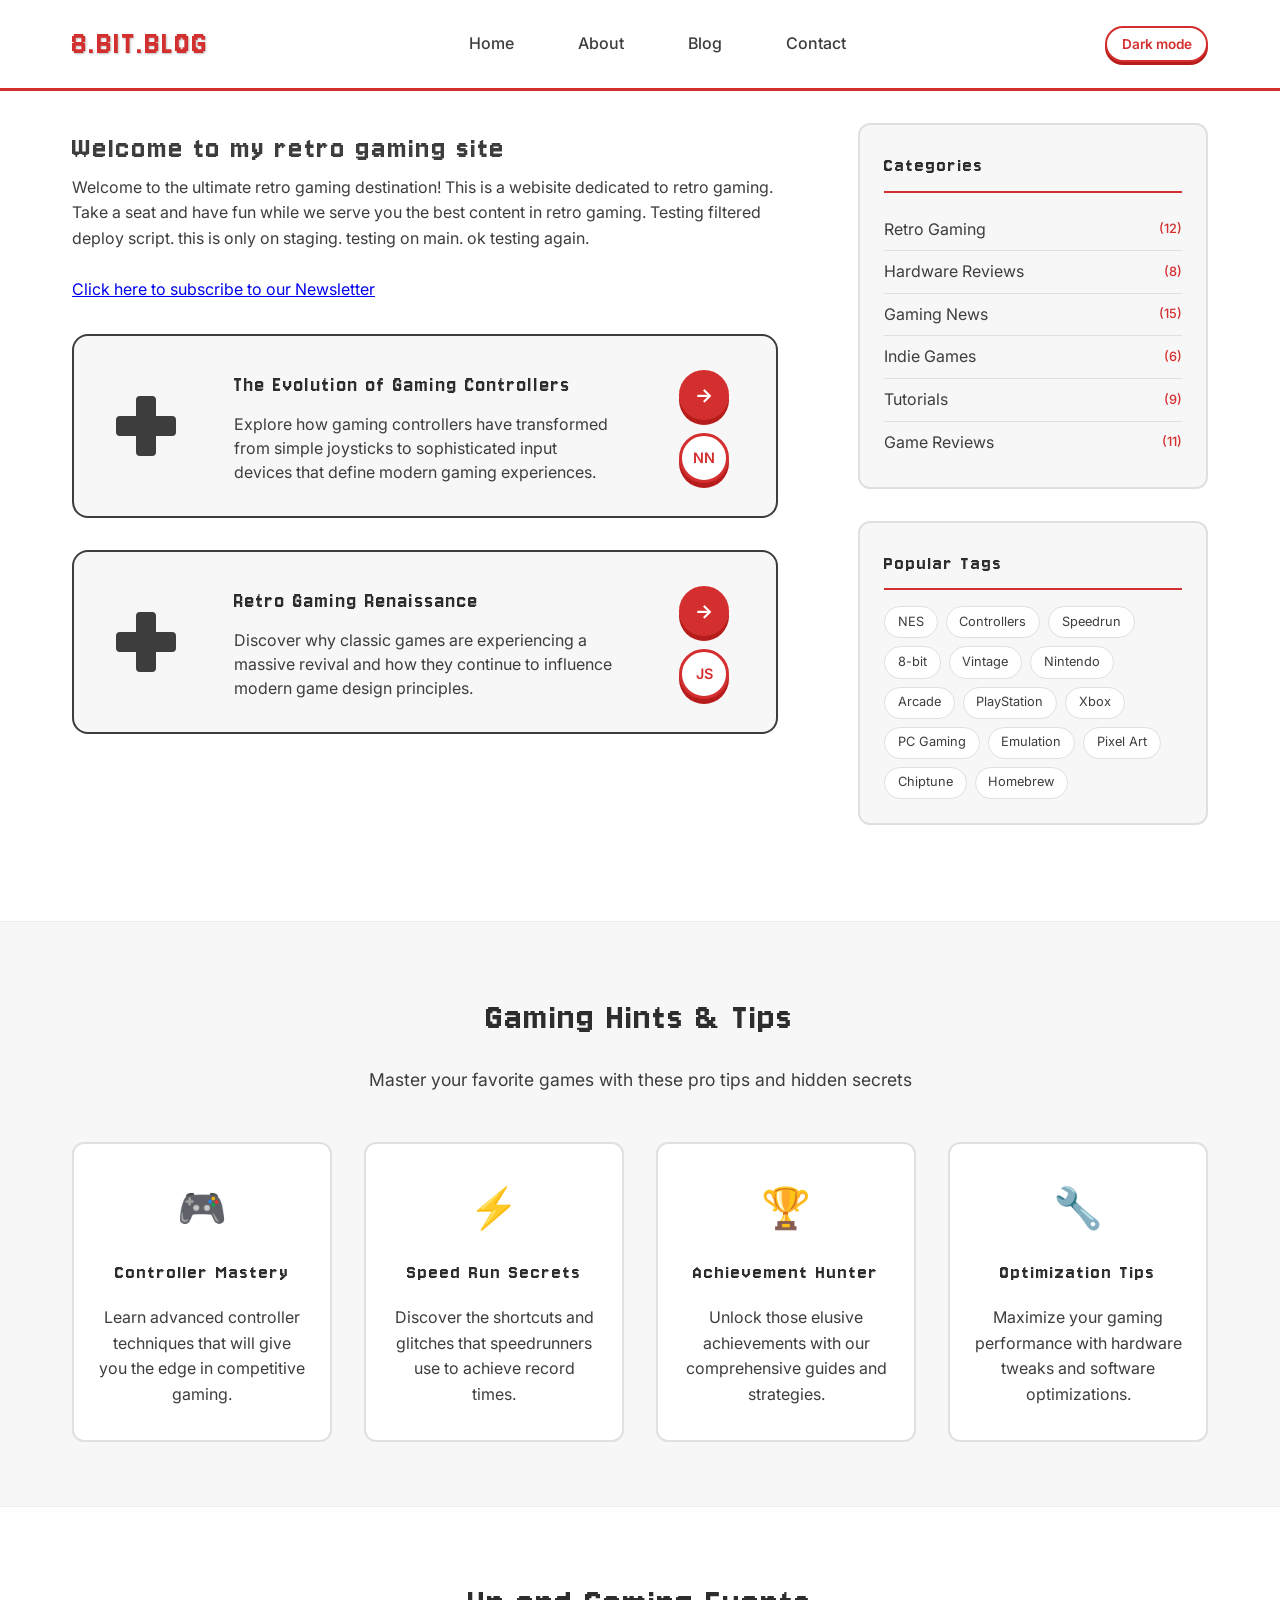
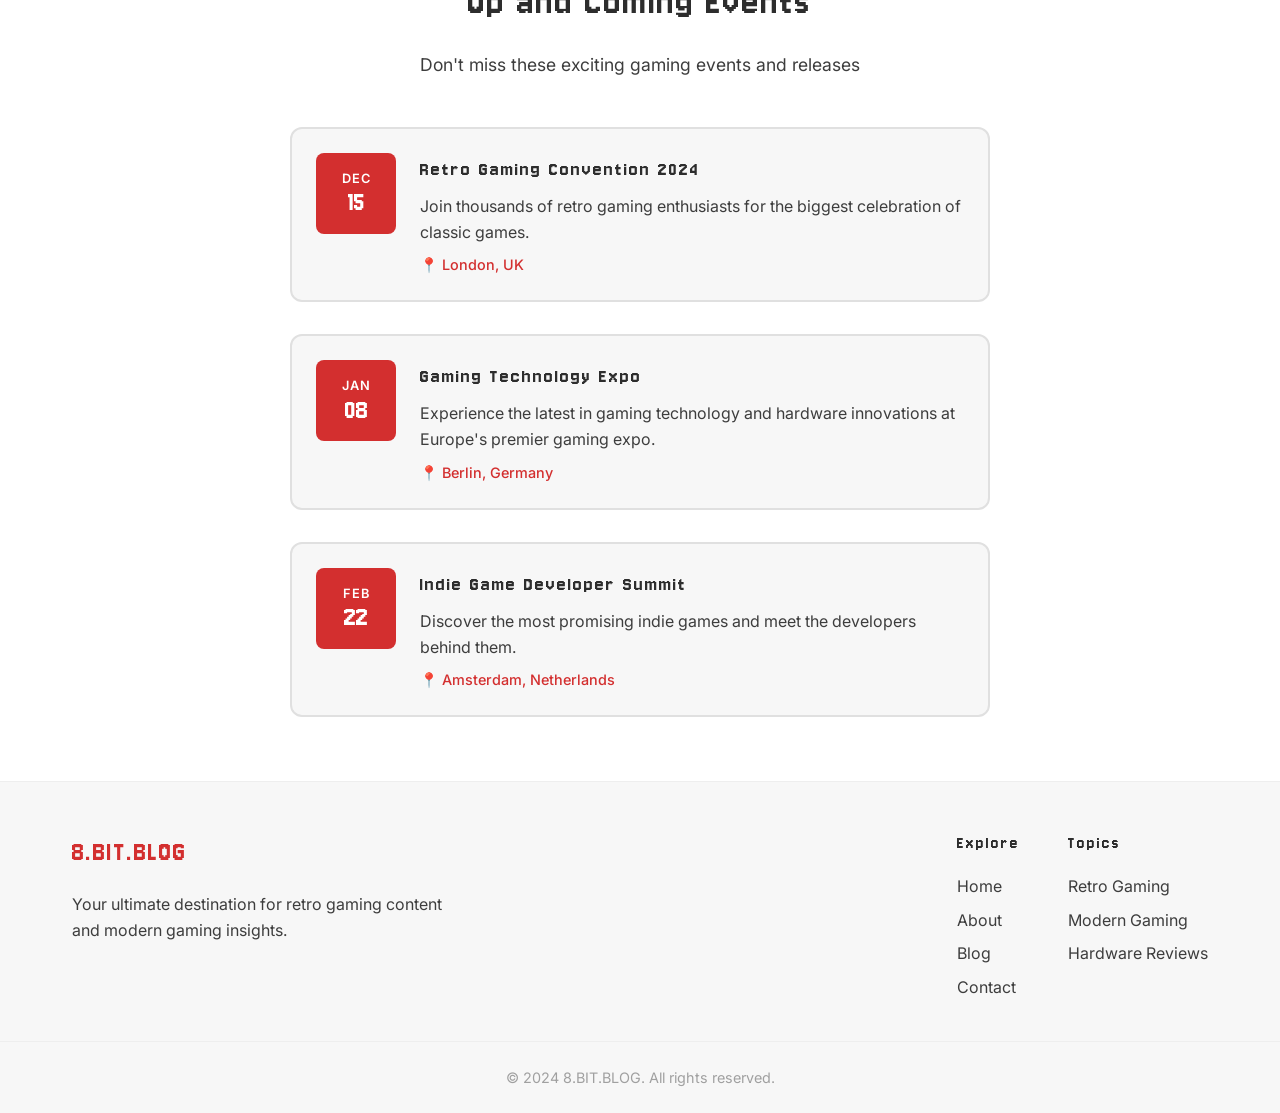
==== commit daf256dc: "added env pushed staging banner" ====
--- a/index.html
+++ b/index.html
@@ -28,10 +28,6 @@
       </div>
     </nav>
 
-    <div class="staging-banner" role="status" aria-live="polite">
-      Staging Environment
-    </div>
-
     <div class="content">
       <div class="main-layout">
         <!-- Left Column - Blog Content -->
--- a/assets/styles.css
+++ b/assets/styles.css
@@ -13,9 +13,6 @@
   --retro-border-soft: #eee;
   --retro-muted: #a0a0a0;
   --retro-letter-spacing: 2px;
-  --staging-banner-bg: #f9d65c;
-  --staging-banner-text: #1a1a1a;
-  --staging-banner-border: #111;
 }
 
 /* Dark theme overrides */
@@ -29,9 +26,6 @@
   --retro-border: #2a2a2a;
   --retro-border-soft: #242424;
   --retro-muted: #8b8b8b;
-  --staging-banner-bg: #3b2f00;
-  --staging-banner-text: #f9d65c;
-  --staging-banner-border: #f9d65c;
 }
 
 /* Global styles */
@@ -65,17 +59,6 @@
   border-bottom: 3px solid var(--retro-red);
 }
 
-.staging-banner {
-  background: var(--staging-banner-bg);
-  color: var(--staging-banner-text);
-  text-align: center;
-  font-weight: 700;
-  letter-spacing: 0.08em;
-  text-transform: uppercase;
-  padding: 0.6rem 1rem;
-  border-bottom: 2px solid var(--staging-banner-border);
-}
-
 .nav-container {
   max-width: 1200px;
   margin: 0 auto;
@@ -237,7 +220,7 @@
 }
 
 .category-item {
-  font-family: 'Inter', sans-serif;
+  font-family: "Inter", sans-serif;
   color: var(--retro-grey);
   text-decoration: none;
   display: flex;
@@ -264,7 +247,7 @@
 }
 
 .tag {
-  font-family: 'Inter', sans-serif;
+  font-family: "Inter", sans-serif;
   background: var(--retro-white);
   color: var(--retro-grey);
   padding: 0.3rem 0.8rem;
@@ -280,7 +263,6 @@
   color: var(--retro-white);
   border-color: var(--retro-red);
 }
-
 
 /* About Page Specific Styles */
 .about-topics {
@@ -309,7 +291,7 @@
 }
 
 .topic-item p {
-  font-family: 'Inter', sans-serif;
+  font-family: "Inter", sans-serif;
   color: var(--retro-grey);
   line-height: 1.6;
   margin: 0;
@@ -347,7 +329,7 @@
 }
 
 .form-group label {
-  font-family: 'Inter', sans-serif;
+  font-family: "Inter", sans-serif;
   color: var(--retro-dark);
   font-weight: 500;
   margin-bottom: 0.5rem;
@@ -357,7 +339,7 @@
 .form-group input,
 .form-group select,
 .form-group textarea {
-  font-family: 'Inter', sans-serif;
+  font-family: "Inter", sans-serif;
   padding: 0.8rem;
   border: 2px solid var(--retro-border);
   border-radius: 6px;
@@ -405,7 +387,7 @@
   padding: 1rem 2rem;
   border: none;
   border-radius: 6px;
-  font-family: 'Inter', sans-serif;
+  font-family: "Inter", sans-serif;
   font-weight: 600;
   font-size: 1rem;
   cursor: pointer;
@@ -428,7 +410,7 @@
   color: var(--retro-red);
   text-decoration: none;
   font-weight: 500;
-  font-family: 'Inter', sans-serif;
+  font-family: "Inter", sans-serif;
   font-size: 0.9rem;
   margin-top: 0.5rem;
   display: inline-block;
@@ -659,7 +641,7 @@
 }
 
 .events-subtitle {
-  font-family: 'Inter', sans-serif;
+  font-family: "Inter", sans-serif;
   color: var(--retro-grey);
   font-size: 1.1rem;
   margin-bottom: 3rem;
@@ -707,7 +689,7 @@
 }
 
 .event-date .month {
-  font-family: 'Inter', sans-serif;
+  font-family: "Inter", sans-serif;
   font-size: 0.8rem;
   font-weight: 600;
   text-transform: uppercase;
@@ -715,7 +697,7 @@
 }
 
 .event-date .day {
-  font-family: 'Jersey 10', cursive;
+  font-family: "Jersey 10", cursive;
   font-size: 1.8rem;
   font-weight: normal;
   line-height: 1;
@@ -732,17 +714,29 @@
 }
 
 .event-content p {
-  font-family: 'Inter', sans-serif;
+  font-family: "Inter", sans-serif;
   color: var(--retro-grey);
   line-height: 1.6;
   margin-bottom: 0.5rem;
 }
 
 .event-location {
-  font-family: 'Inter', sans-serif;
+  font-family: "Inter", sans-serif;
   color: var(--retro-red);
   font-size: 0.9rem;
   font-weight: 500;
+}
+
+/* Server side environment controlled banner appears only staging Styling */
+.staging-banner {
+  background: #ffcc00;
+  color: #000;
+  text-align: center;
+  padding: 10px;
+  font-weight: bold;
+  position: sticky;
+  top: 0;
+  z-index: 9999;
 }
 
 /* Footer Styling */
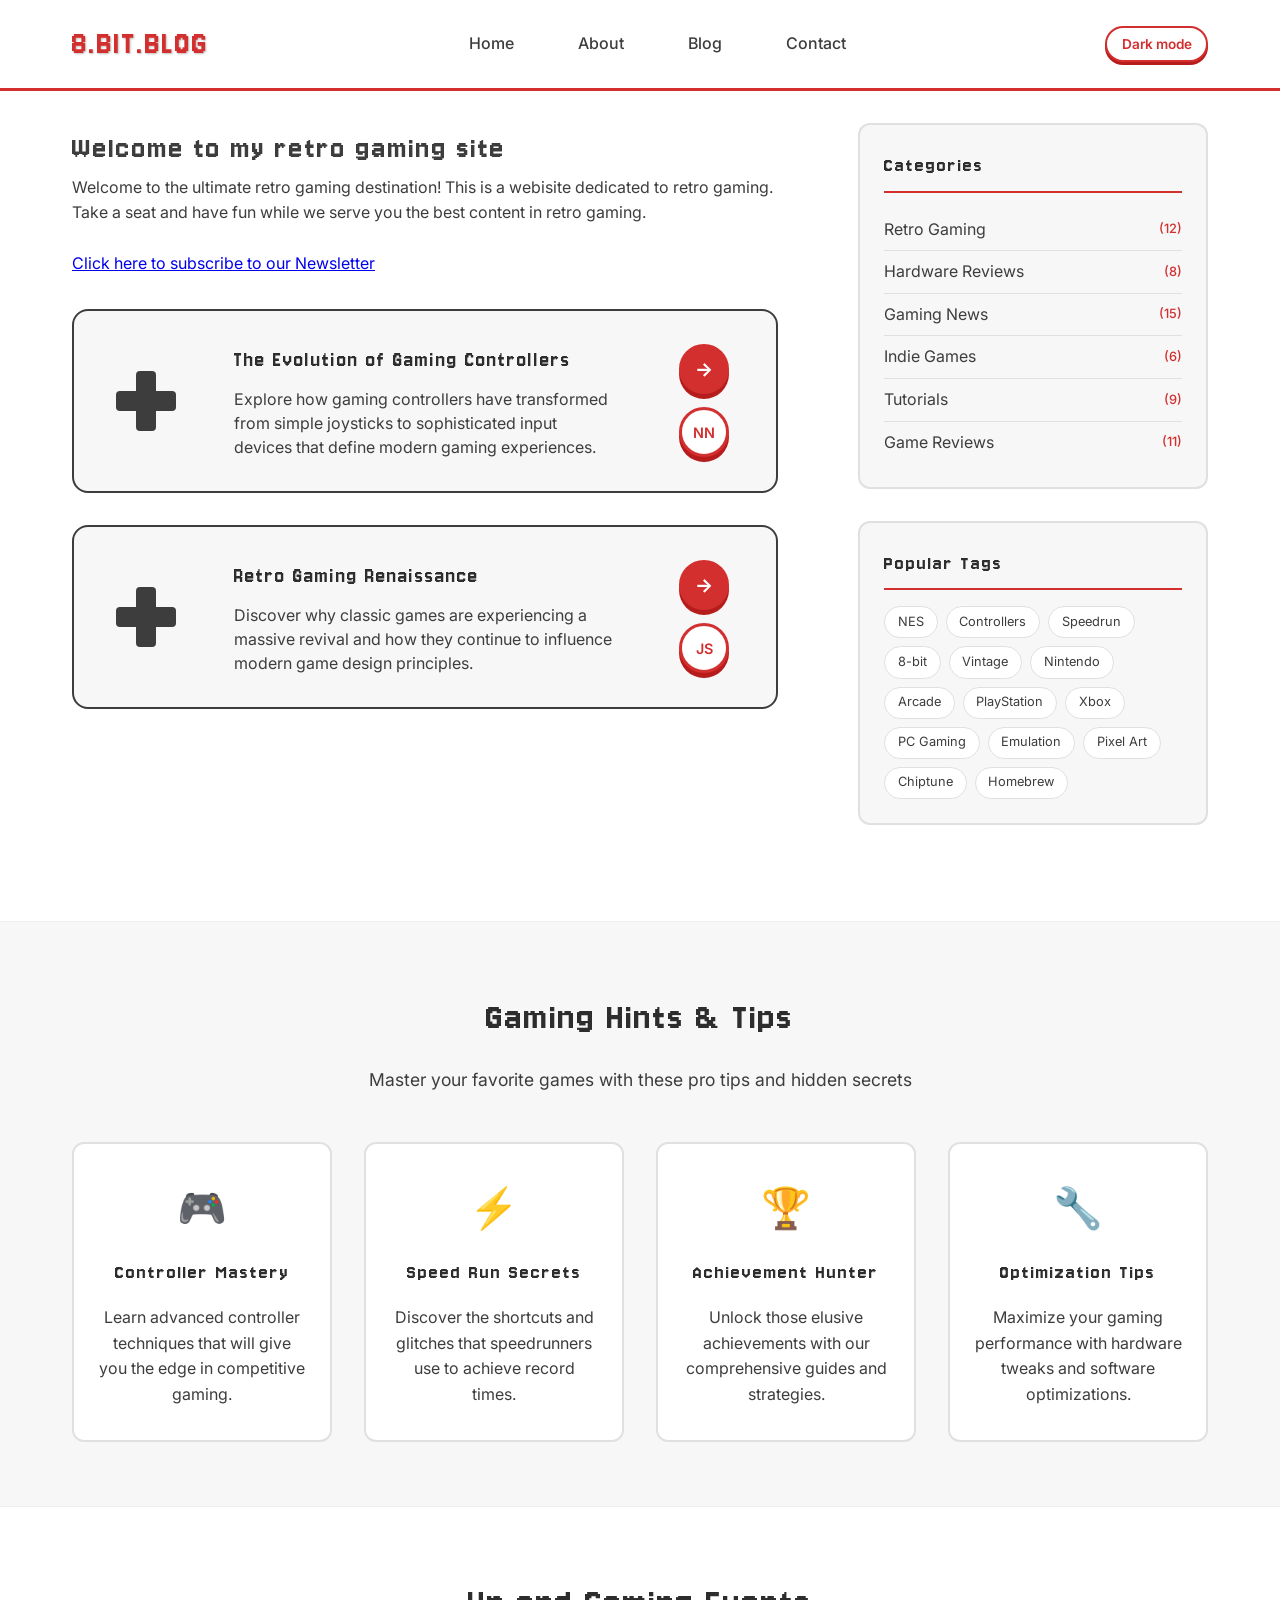
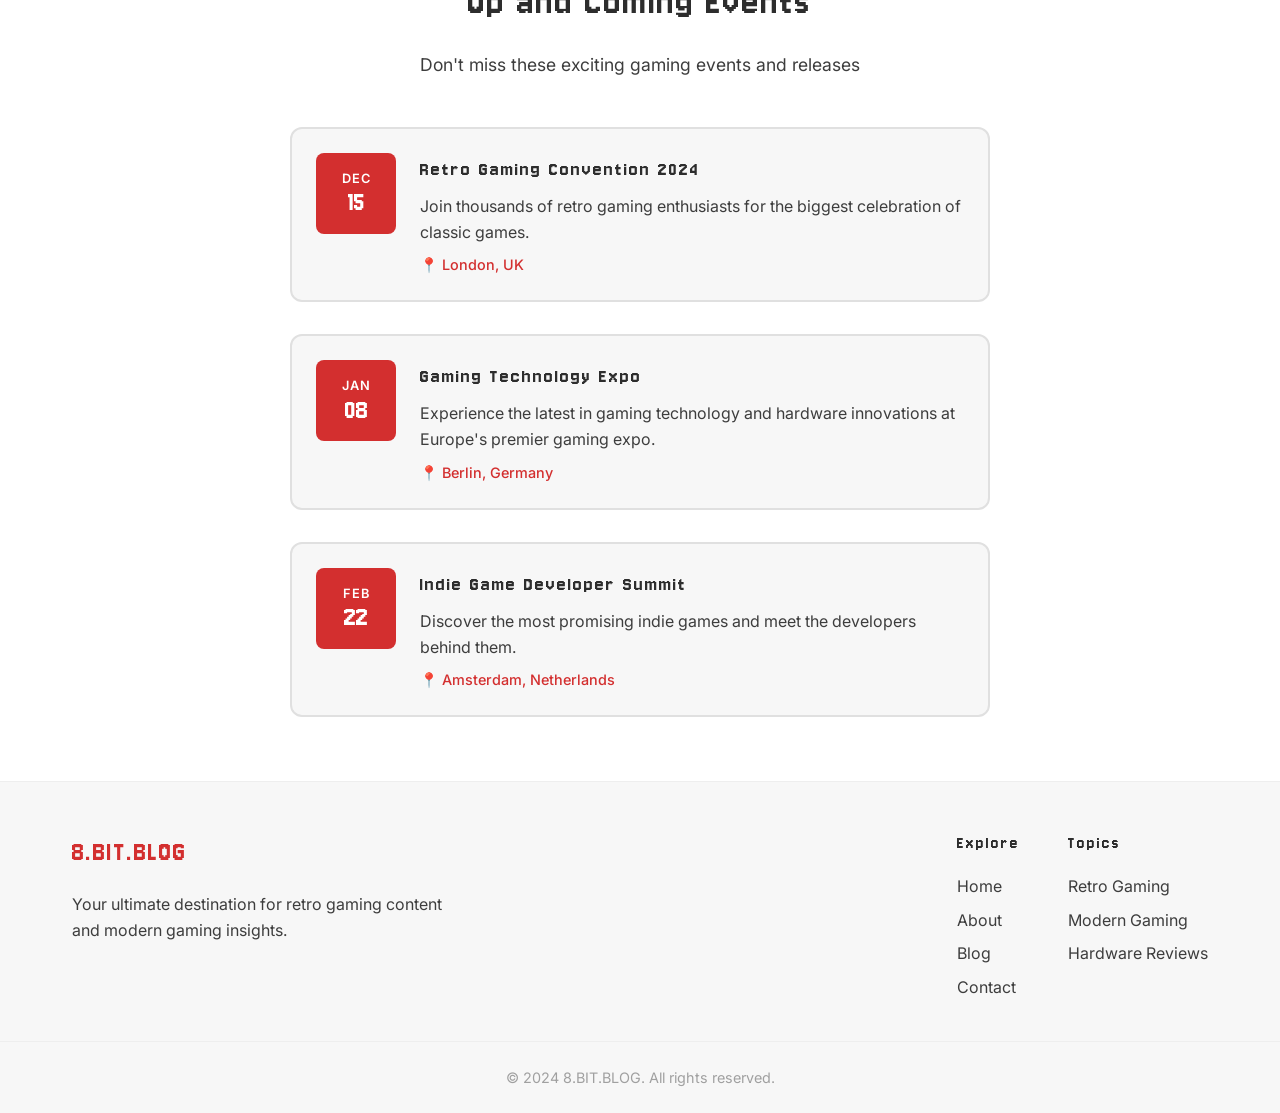
==== commit ad567292: "cleaned by master para in index.html" ====
--- a/index.html
+++ b/index.html
@@ -36,8 +36,7 @@
           <p>
             Welcome to the ultimate retro gaming destination! This is a webisite
             dedicated to retro gaming. Take a seat and have fun while we serve
-            you the best content in retro gaming. Testing filtered deploy
-            script. this is only on staging. testing on main. ok testing again.
+            you the best content in retro gaming.
             <br /><br />
             <a href="about.html#subscribe-newsletter"
               >Click here to subscribe to our Newsletter</a
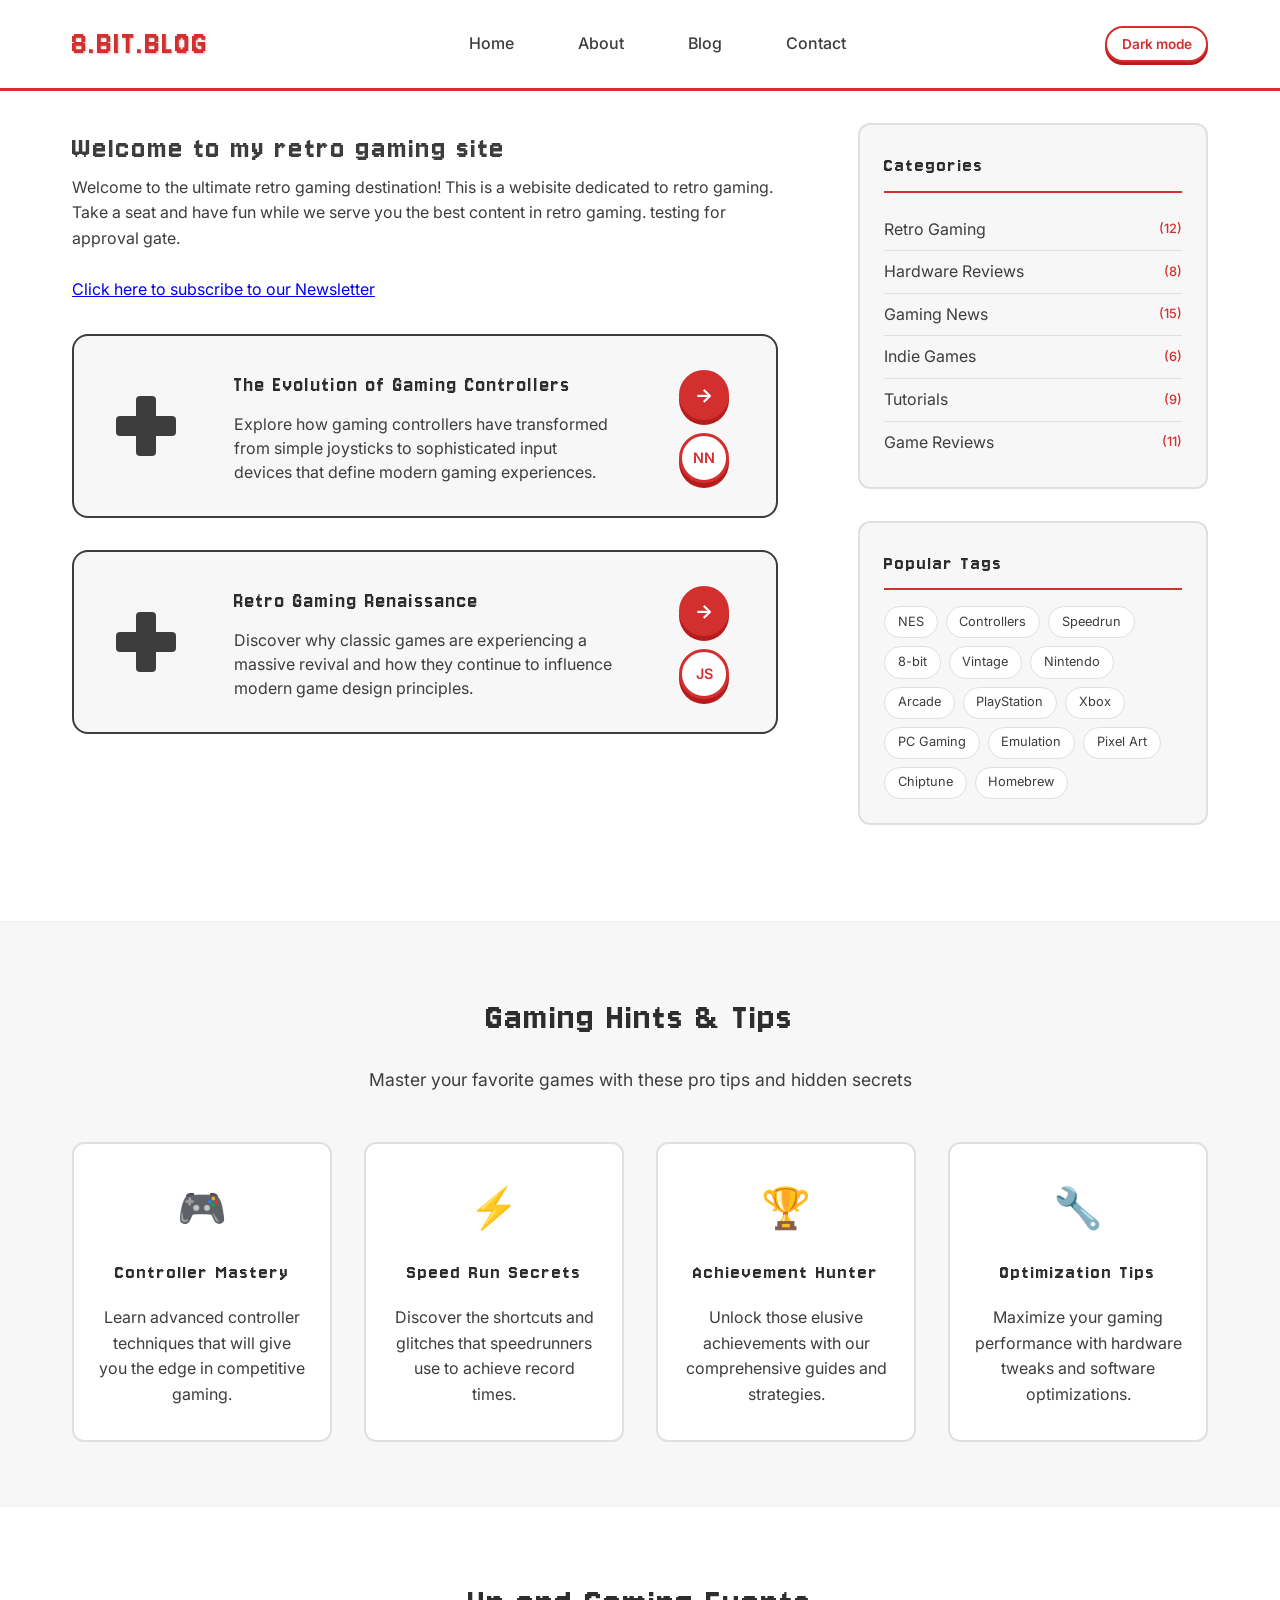
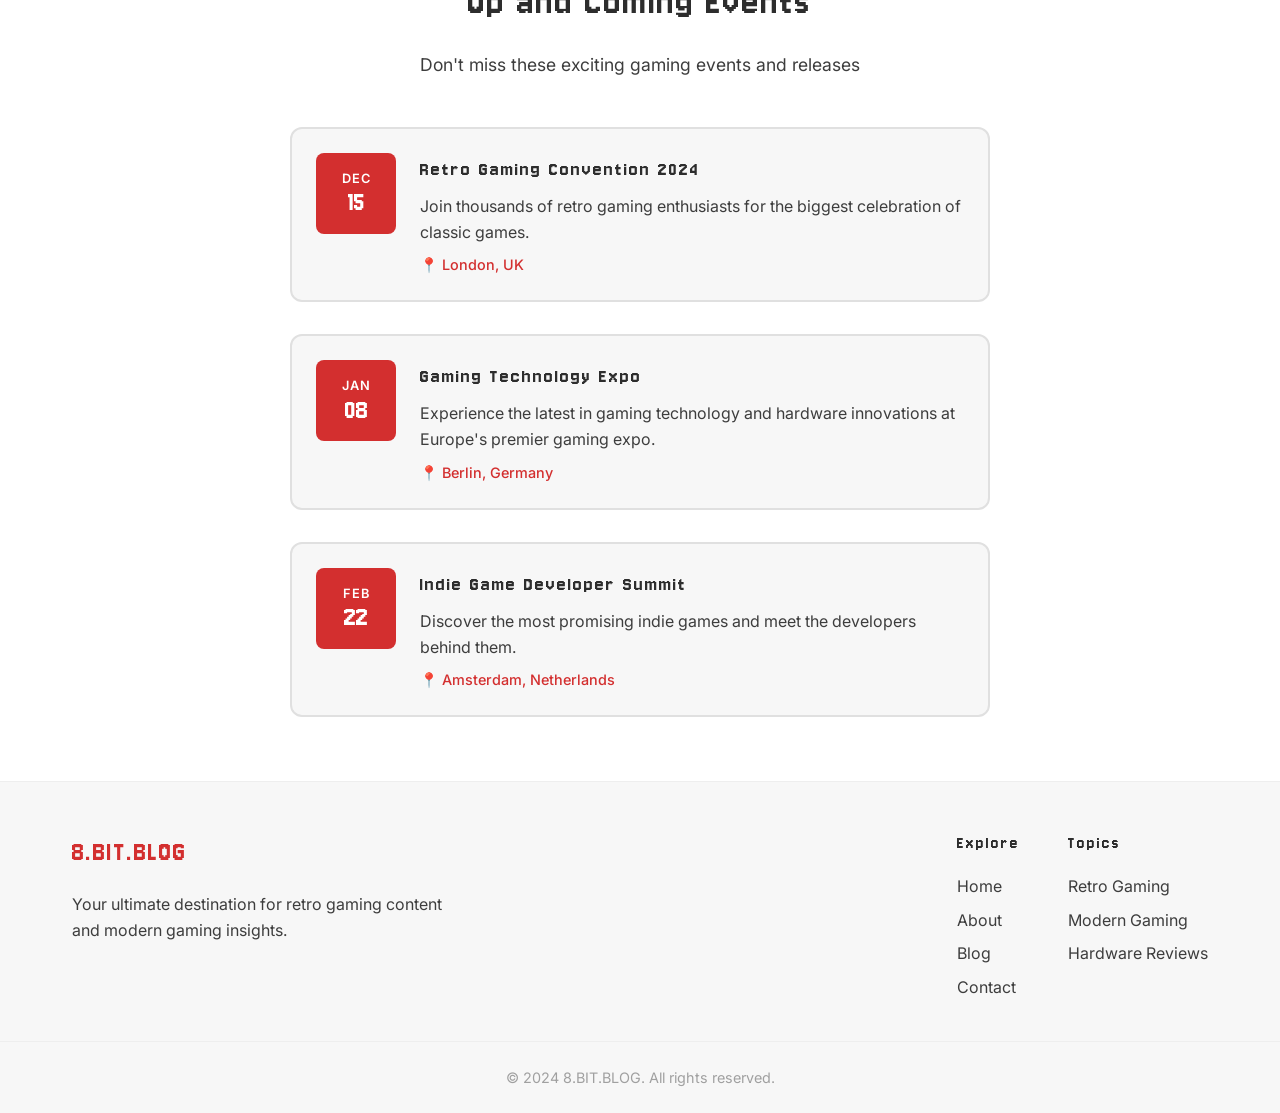
==== commit 17dbdafb: "testing for approval gate for prod" ====
--- a/index.html
+++ b/index.html
@@ -36,7 +36,7 @@
           <p>
             Welcome to the ultimate retro gaming destination! This is a webisite
             dedicated to retro gaming. Take a seat and have fun while we serve
-            you the best content in retro gaming.
+            you the best content in retro gaming. testing for approval gate.
             <br /><br />
             <a href="about.html#subscribe-newsletter"
               >Click here to subscribe to our Newsletter</a
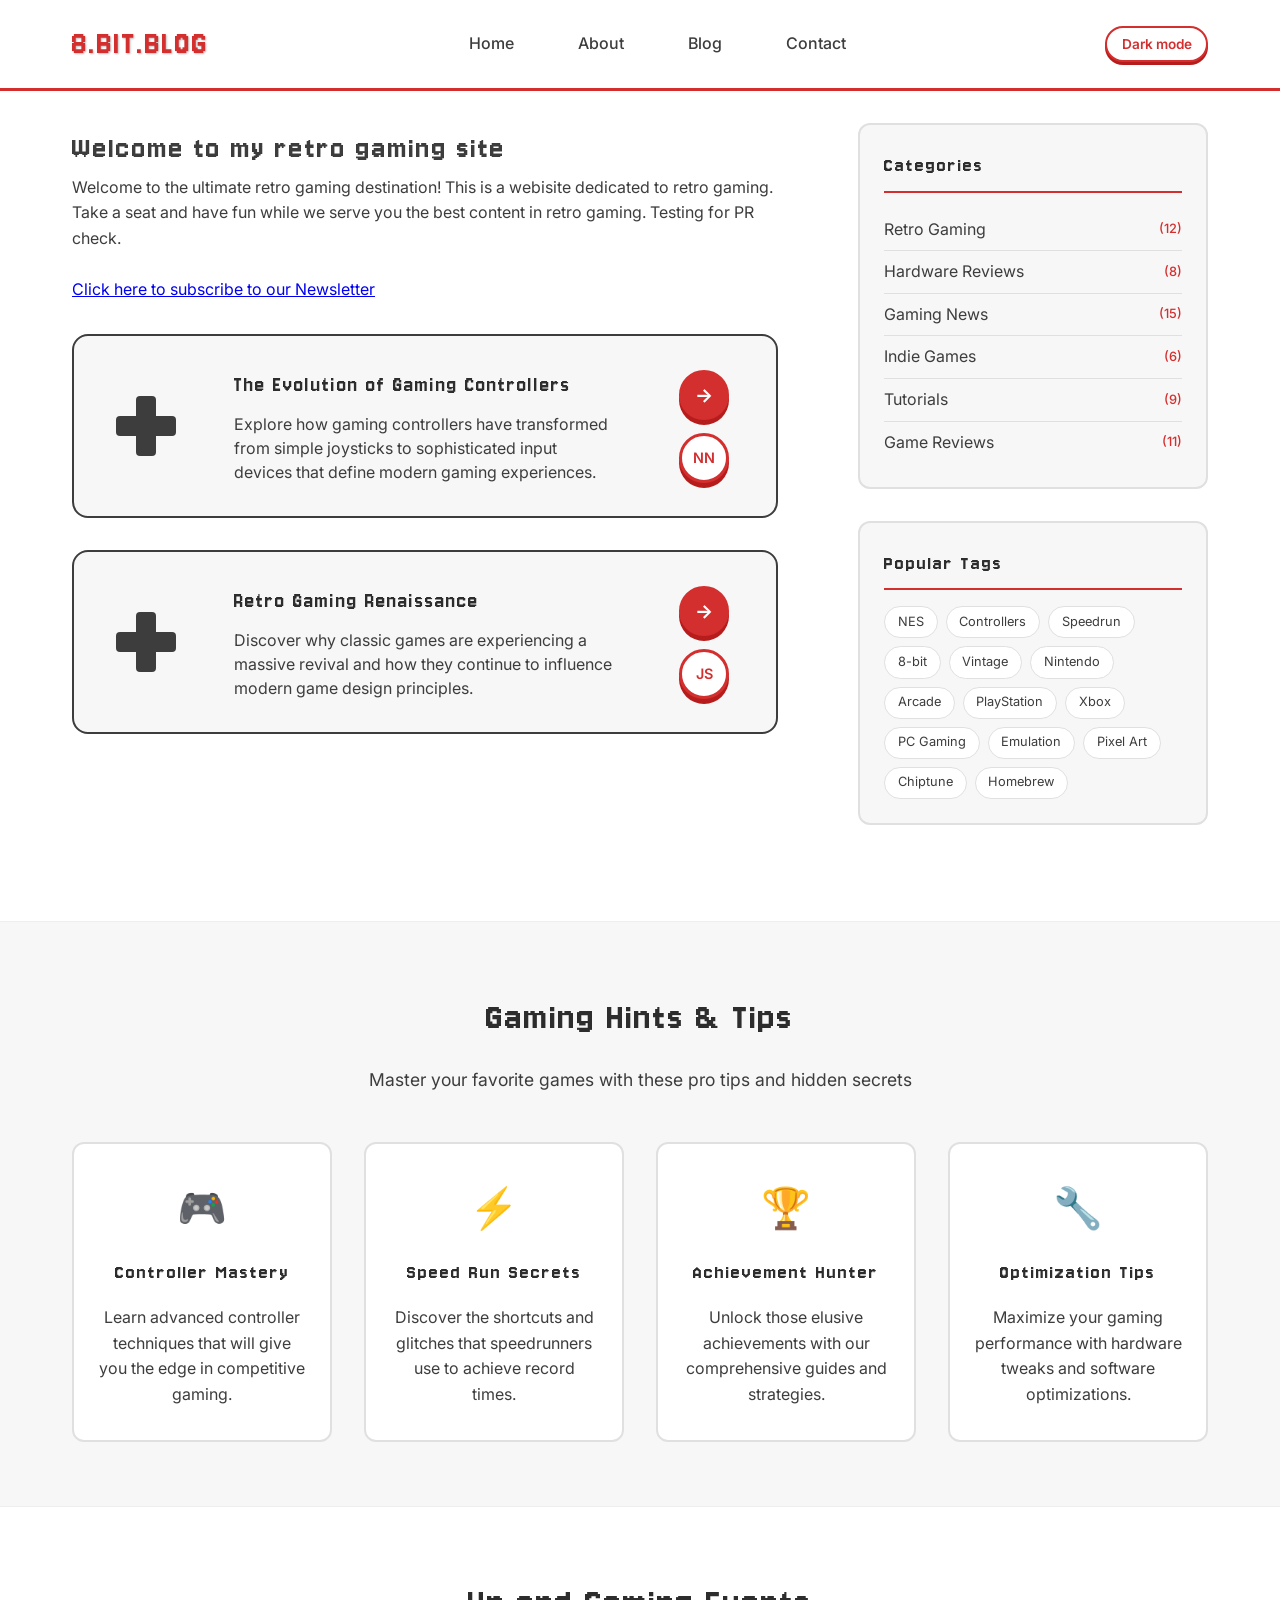
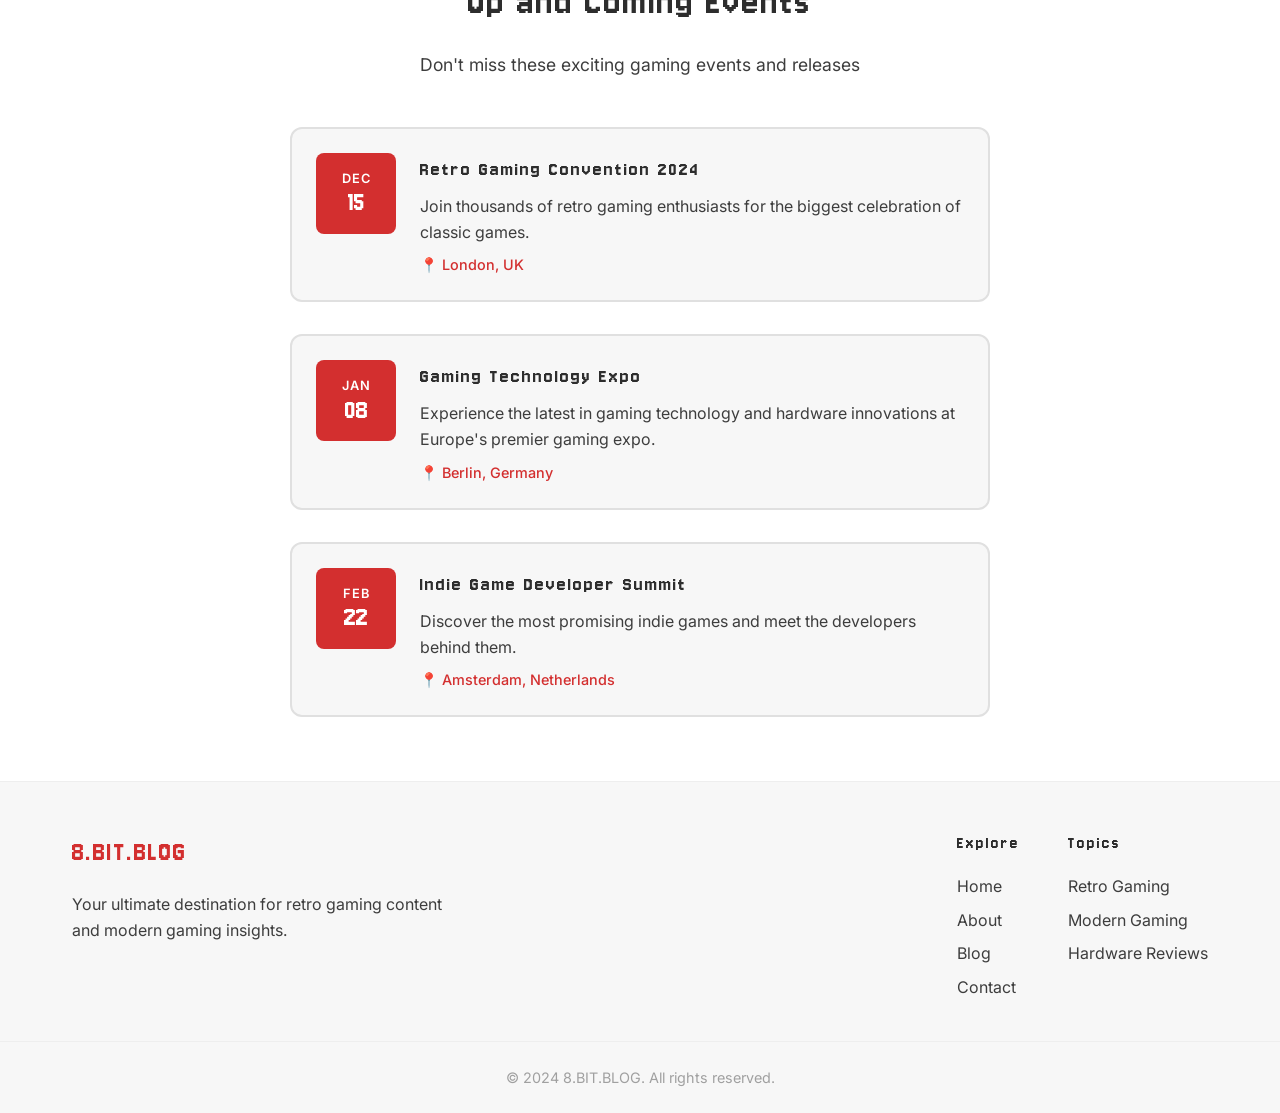
==== commit f468baad: "Test PR workflow from staging" ====
--- a/index.html
+++ b/index.html
@@ -36,7 +36,7 @@
           <p>
             Welcome to the ultimate retro gaming destination! This is a webisite
             dedicated to retro gaming. Take a seat and have fun while we serve
-            you the best content in retro gaming. testing for approval gate.
+            you the best content in retro gaming. Testing for PR check.
             <br /><br />
             <a href="about.html#subscribe-newsletter"
               >Click here to subscribe to our Newsletter</a
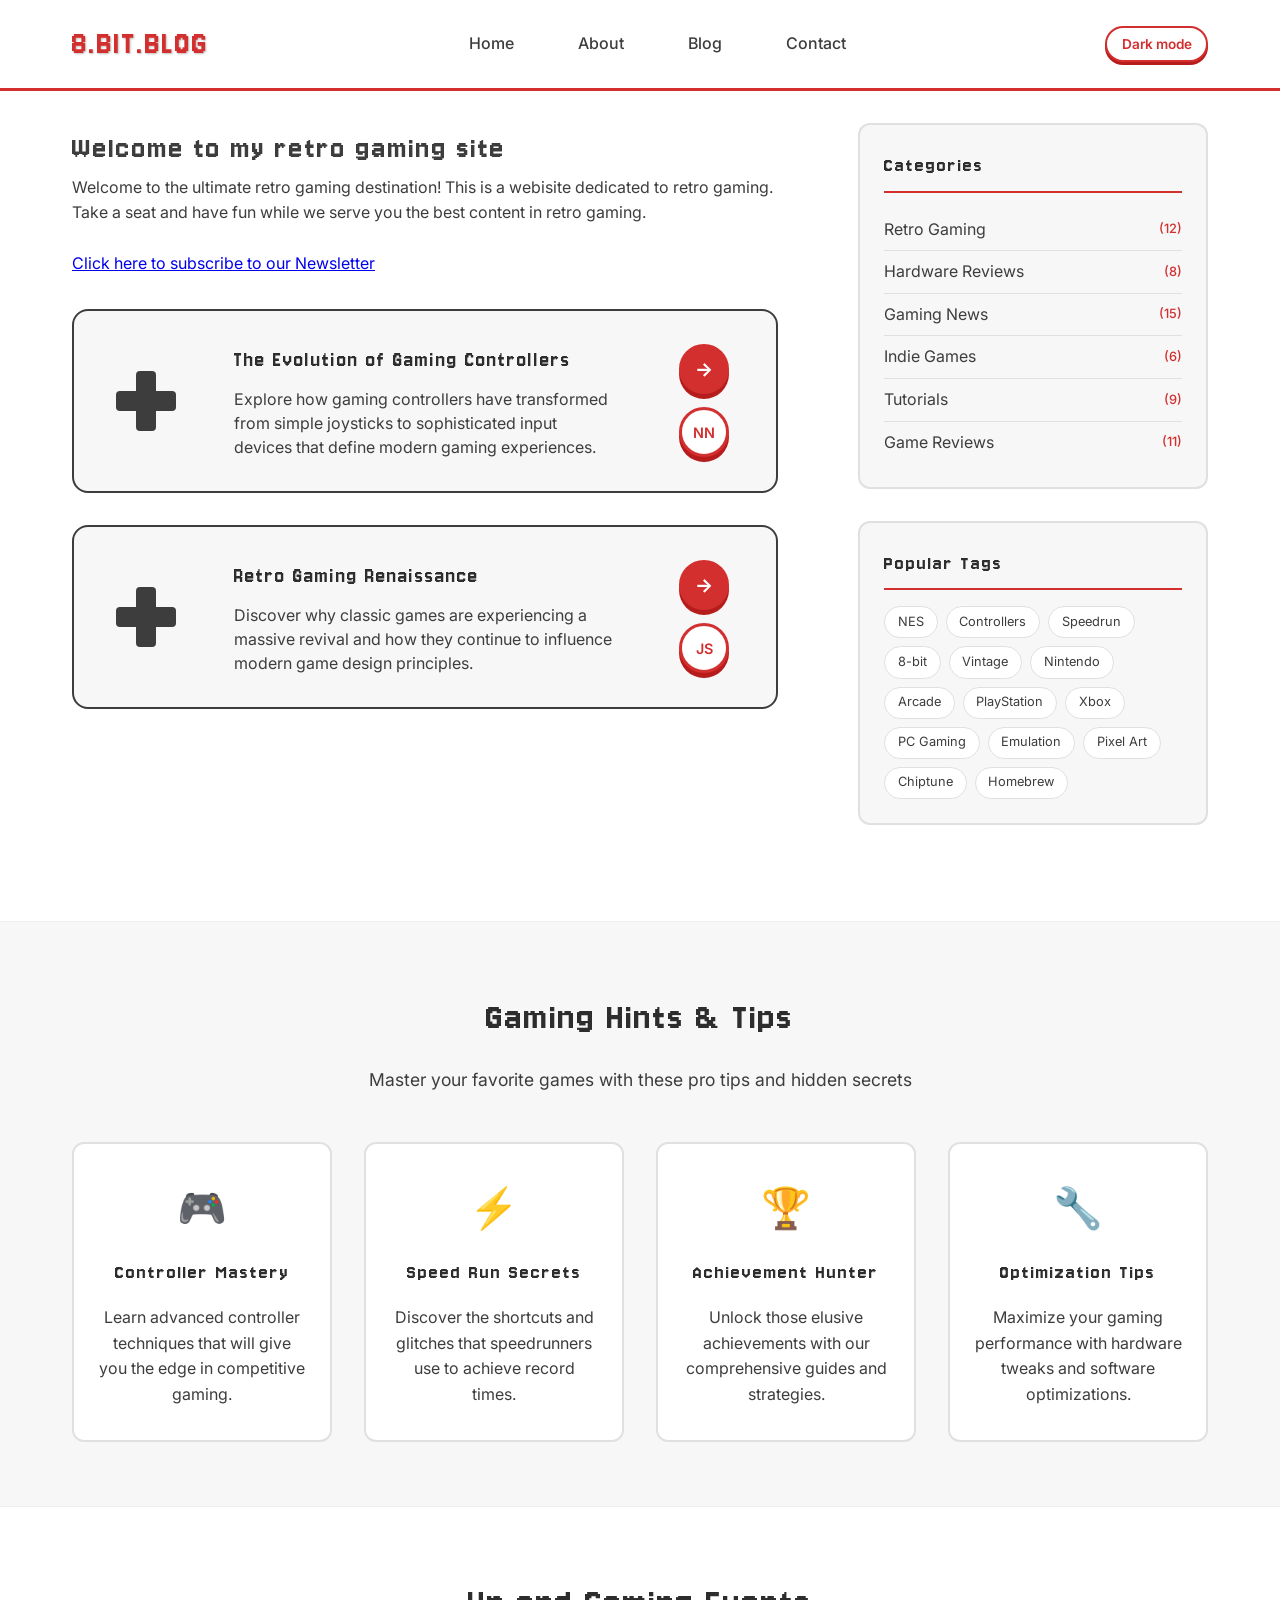
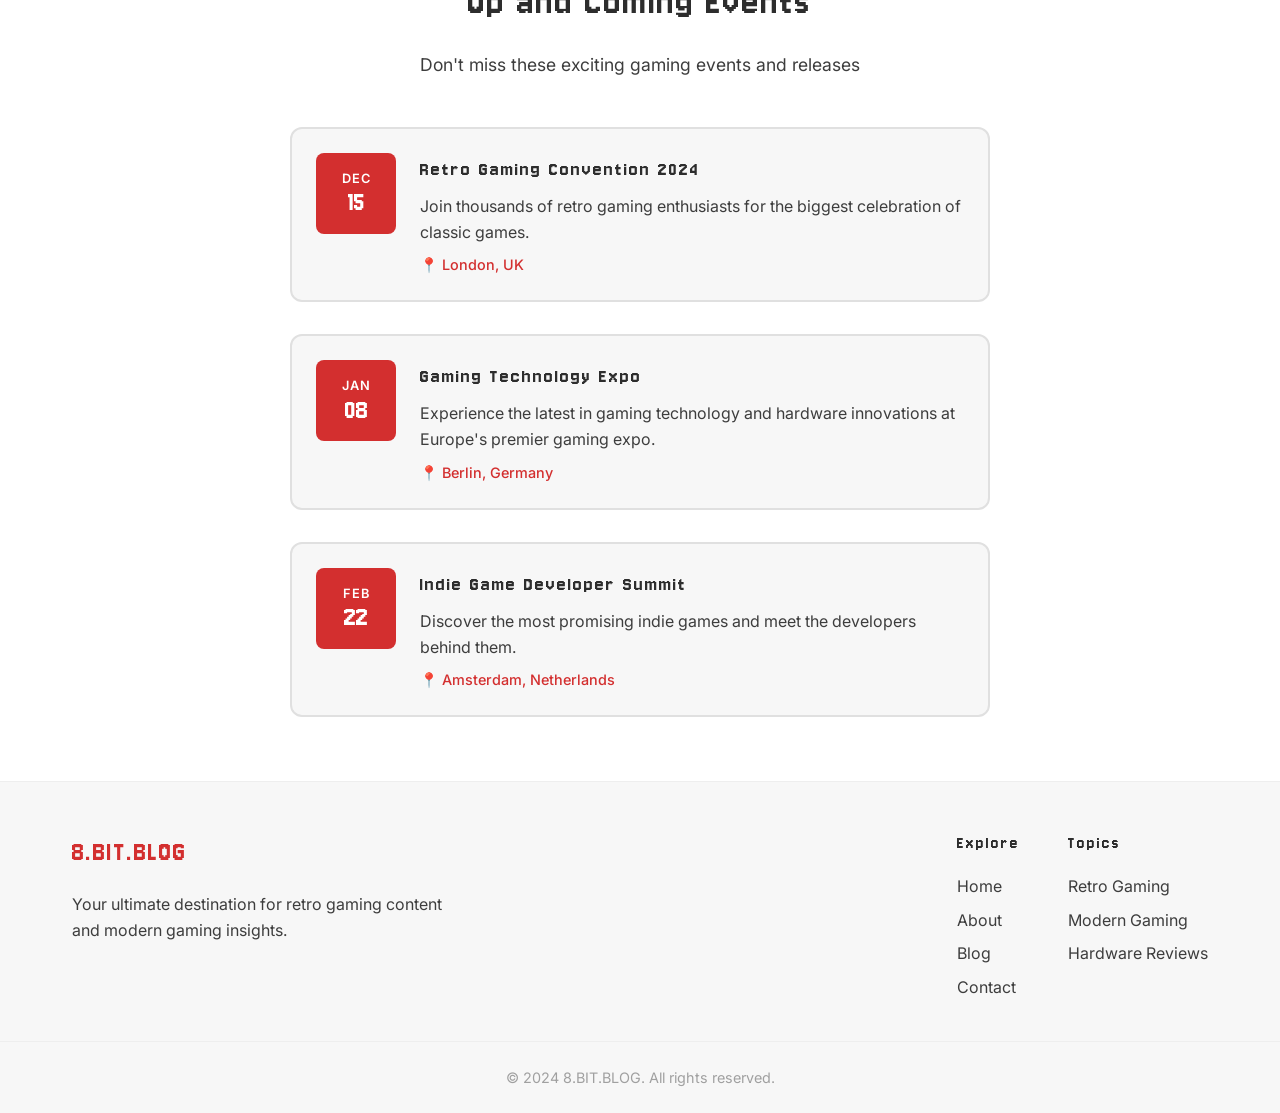
==== commit 4fd65f6e: "cleared off testing messages in index para" ====
--- a/index.html
+++ b/index.html
@@ -36,7 +36,7 @@
           <p>
             Welcome to the ultimate retro gaming destination! This is a webisite
             dedicated to retro gaming. Take a seat and have fun while we serve
-            you the best content in retro gaming. Testing for PR check.
+            you the best content in retro gaming.
             <br /><br />
             <a href="about.html#subscribe-newsletter"
               >Click here to subscribe to our Newsletter</a
